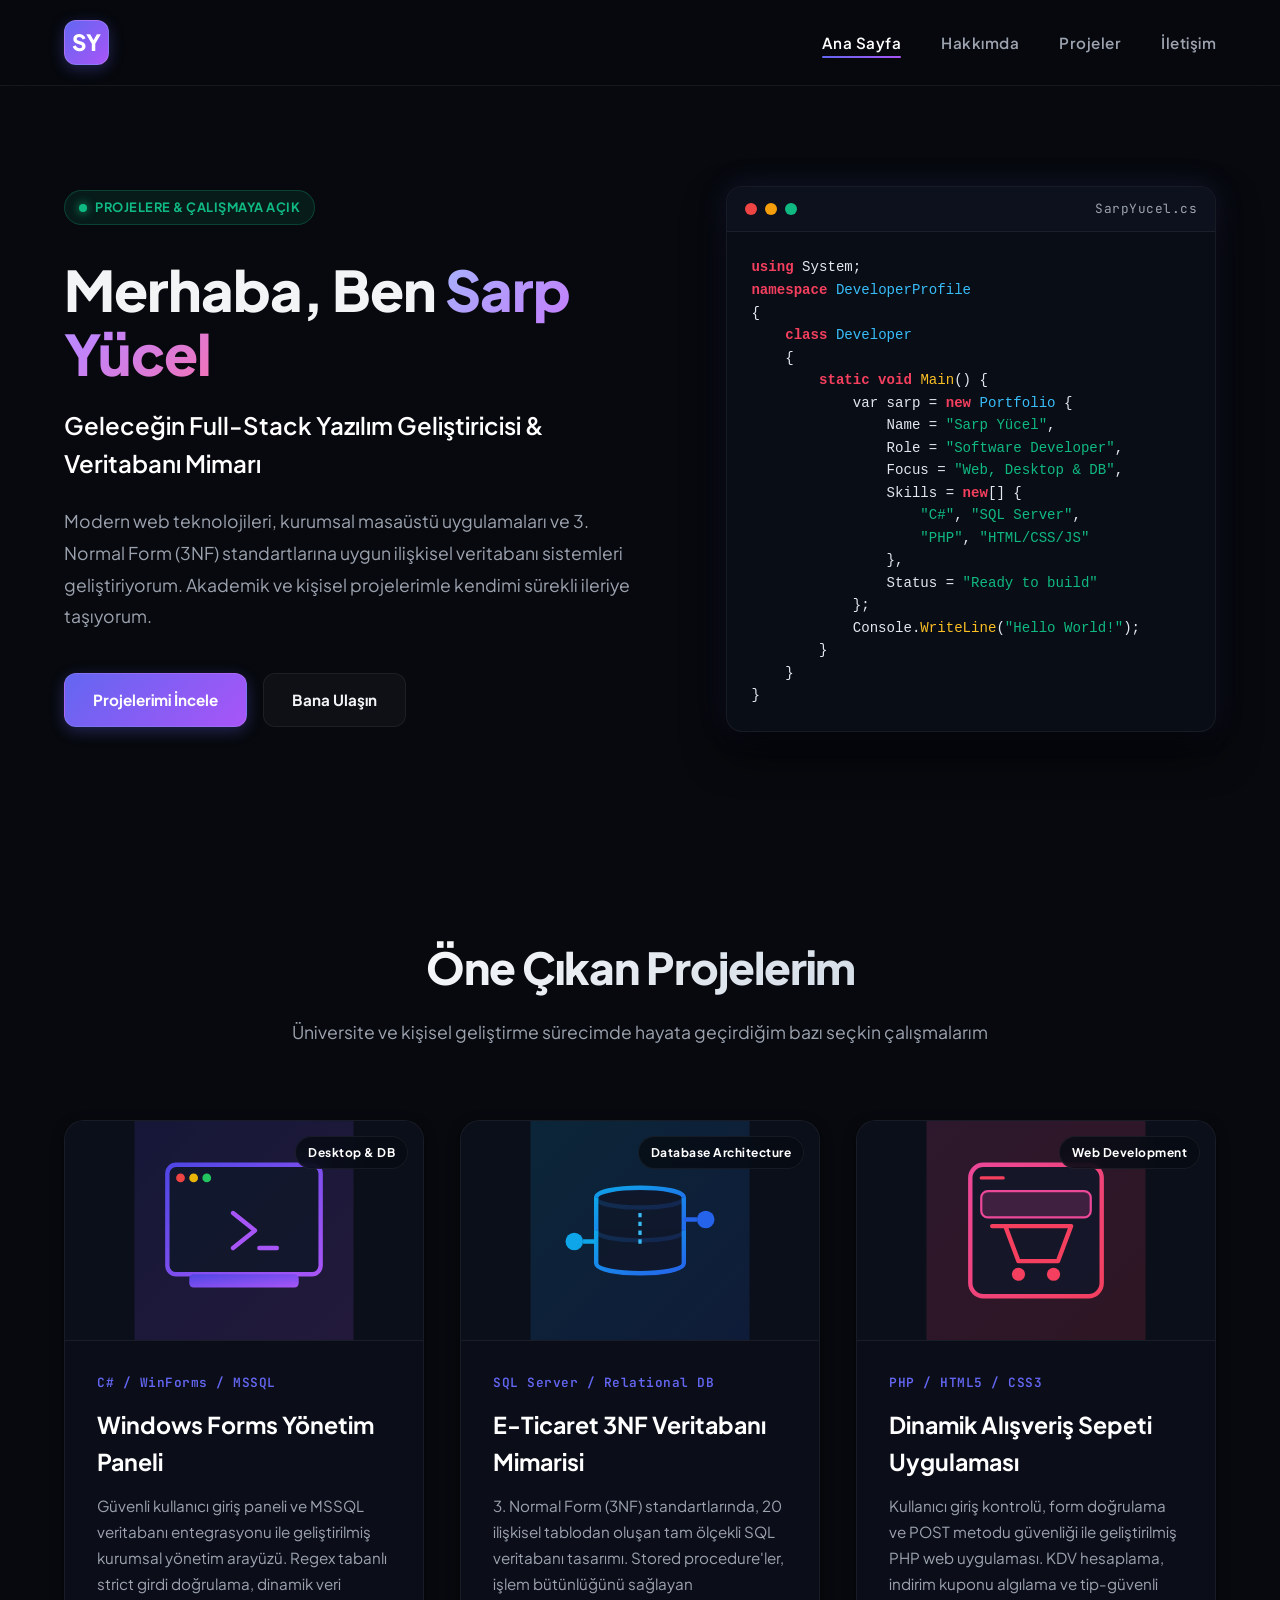
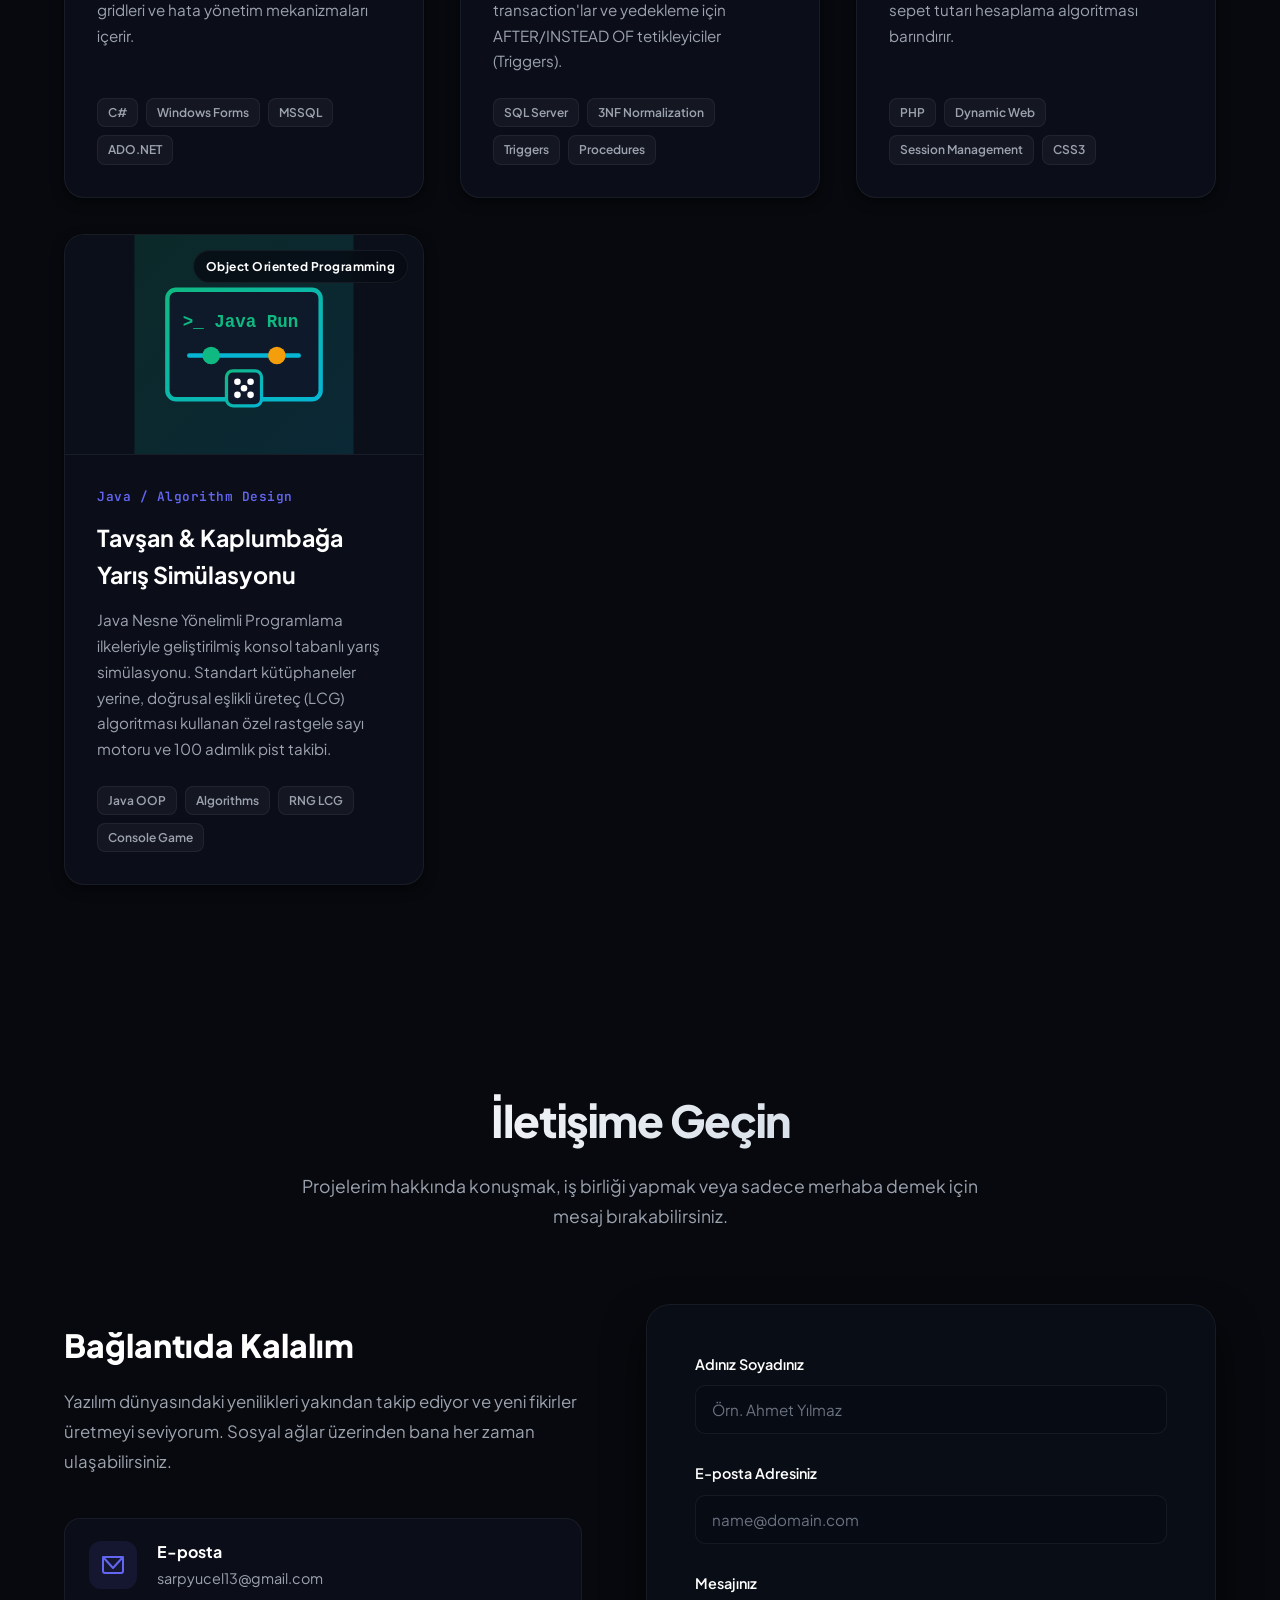
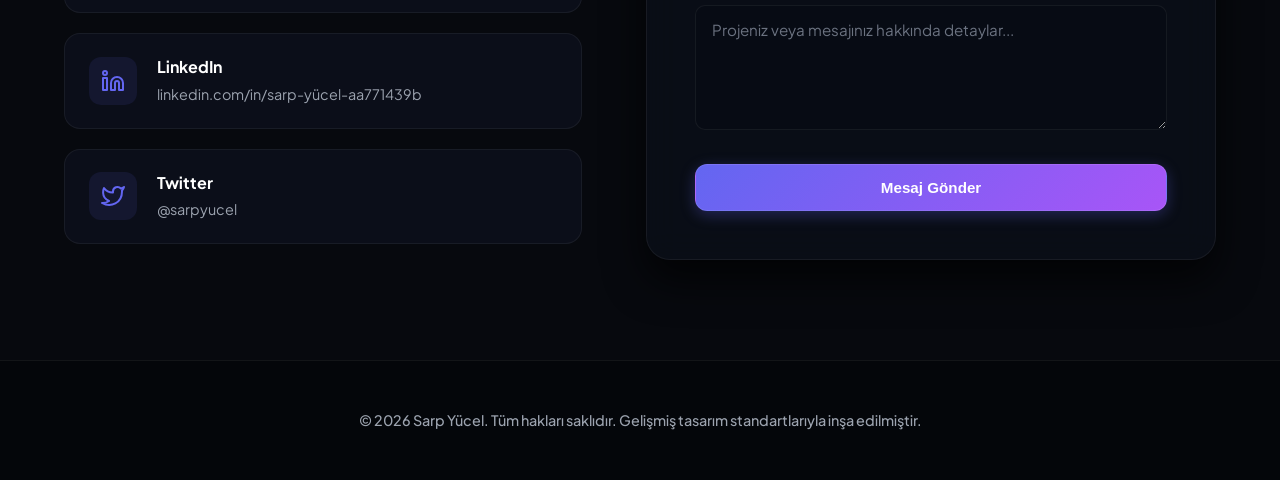
==== index.html @ 6ee91516 "ilk" ====
<!DOCTYPE html>
<html lang="tr">
<head>
    <meta charset="UTF-8">
    <meta name="viewport" content="width=device-width, initial-scale=1.0">
    <title>Sarp Yücel - Yazılım Geliştirici Portfolio</title>
    <meta name="description" content="Sarp Yücel'in kişisel yazılım portfolyosu. C#, SQL Server, PHP ve modern web teknolojileri üzerine geliştirdiğim projeler.">
    <!-- Google Fonts -->
    <link rel="preconnect" href="https://fonts.googleapis.com">
    <link rel="preconnect" href="https://fonts.gstatic.com" crossorigin>
    <link href="https://fonts.googleapis.com/css2?family=Plus+Jakarta+Sans:wght@300;400;500;600;700;800&family=JetBrains+Mono:wght@400;500;600&display=swap" rel="stylesheet">
    <link rel="stylesheet" href="style.css">
</head>
<body>

    <!-- Floating Glow Blobs -->
    <div class="glow-bg">
        <div class="blob blob-1"></div>
        <div class="blob blob-2"></div>
        <div class="blob blob-3"></div>
    </div>

    <!-- Navigation Bar -->
    <nav class="navbar">
        <div class="container">
            <a href="index.html" class="logo">
                <span>SY</span>
            </a>
            <input type="checkbox" id="menu-toggle" class="menu-toggle">
            <label for="menu-toggle" class="hamburger">
                <span></span>
                <span></span>
                <span></span>
            </label>
            <ul class="nav-menu">
                <li><a href="index.html" class="active">Ana Sayfa</a></li>
                <li><a href="hakkimizda.html">Hakkımda</a></li>
                <li><a href="#projeler">Projeler</a></li>
                <li><a href="#iletisim">İletişim</a></li>
            </ul>
        </div>
    </nav>

    <!-- Hero Section -->
    <section class="hero">
        <div class="container hero-grid">
            <div class="hero-content">
                <div class="status-badge">
                    <span class="pulse-dot"></span>
                    <span>Projelere &amp; Çalışmaya Açık</span>
                </div>
                <h1>Merhaba, Ben <span class="gradient-text">Sarp Yücel</span></h1>
                <p class="hero-subtitle">Geleceğin Full-Stack Yazılım Geliştiricisi &amp; Veritabanı Mimarı</p>
                <p class="hero-description">
                    Modern web teknolojileri, kurumsal masaüstü uygulamaları ve 3. Normal Form (3NF) standartlarına uygun ilişkisel veritabanı sistemleri geliştiriyorum. Akademik ve kişisel projelerimle kendimi sürekli ileriye taşıyorum.
                </p>
                <div class="hero-buttons">
                    <a href="#projeler" class="btn btn-primary">Projelerimi İncele</a>
                    <a href="#iletisim" class="btn btn-secondary">Bana Ulaşın</a>
                </div>
            </div>
            
            <!-- Sleek Mock IDE Terminal -->
            <div class="hero-visual">
                <div class="terminal-window">
                    <div class="terminal-header">
                        <div class="terminal-btn close"></div>
                        <div class="terminal-btn minimize"></div>
                        <div class="terminal-btn maximize"></div>
                        <span class="terminal-title">SarpYucel.cs</span>
                    </div>
                    <div class="terminal-body">
                        <pre><code><span class="t-keyword">using</span> System;
<span class="t-keyword">namespace</span> <span class="t-type">DeveloperProfile</span>
{
    <span class="t-keyword">class</span> <span class="t-type">Developer</span>
    {
        <span class="t-keyword">static void</span> <span class="t-method">Main</span>() {
            var sarp = <span class="t-keyword">new</span> <span class="t-type">Portfolio</span> {
                Name = <span class="t-string">"Sarp Yücel"</span>,
                Role = <span class="t-string">"Software Developer"</span>,
                Focus = <span class="t-string">"Web, Desktop &amp; DB"</span>,
                Skills = <span class="t-keyword">new</span>[] {
                    <span class="t-string">"C#"</span>, <span class="t-string">"SQL Server"</span>, 
                    <span class="t-string">"PHP"</span>, <span class="t-string">"HTML/CSS/JS"</span>
                },
                Status = <span class="t-string">"Ready to build"</span>
            };
            Console.<span class="t-method">WriteLine</span>(<span class="t-string">"Hello World!"</span>);
        }
    }
}</code></pre>
                    </div>
                </div>
            </div>
        </div>
    </section>

    <!-- Projects Section -->
    <section id="projeler" class="projects-section">
        <div class="container">
            <div class="section-header">
                <h2 class="section-title">Öne Çıkan Projelerim</h2>
                <p class="section-subtitle">Üniversite ve kişisel geliştirme sürecimde hayata geçirdiğim bazı seçkin çalışmalarım</p>
            </div>
            
            <div class="projects-grid">
                <!-- Project 1: Windows Forms C# & MSSQL -->
                <article class="project-card">
                    <div class="project-image">
                        <!-- Custom SVG Graphic for C# & SQL Desktop App -->
                        <svg class="project-svg" viewBox="0 0 100 100" fill="none" xmlns="http://www.w3.org/2000/svg">
                            <defs>
                                <linearGradient id="svgGrad1" x1="0%" y1="0%" x2="100%" y2="100%">
                                    <stop offset="0%" stop-color="#4f46e5" />
                                    <stop offset="100%" stop-color="#a855f7" />
                                </linearGradient>
                            </defs>
                            <rect width="100" height="100" fill="url(#svgGrad1)" opacity="0.15"/>
                            <rect x="15" y="20" width="70" height="50" rx="4" stroke="url(#svgGrad1)" stroke-width="2" fill="#0f172a" fill-opacity="0.8"/>
                            <line x1="15" y1="32" x2="85" y2="32" stroke="url(#svgGrad1)" stroke-width="2"/>
                            <circle cx="21" cy="26" r="2" fill="#ef4444"/>
                            <circle cx="27" cy="26" r="2" fill="#eab308"/>
                            <circle cx="33" cy="26" r="2" fill="#22c55e"/>
                            <path d="M45 42 L55 50 L45 58" stroke="#a855f7" stroke-width="2" stroke-linecap="round" stroke-linejoin="round"/>
                            <line x1="57" y1="58" x2="65" y2="58" stroke="#a855f7" stroke-width="2" stroke-linecap="round"/>
                            <rect x="25" y="70" width="50" height="6" rx="2" fill="url(#svgGrad1)"/>
                            <line x1="40" y1="76" x2="40" y2="82" stroke="url(#svgGrad1)" stroke-width="3"/>
                            <line x1="60" y1="76" x2="60" y2="82" stroke="url(#svgGrad1)" stroke-width="3"/>
                            <line x1="30" y1="82" x2="70" y2="82" stroke="url(#svgGrad1)" stroke-width="2"/>
                        </svg>
                        <div class="project-tag">Desktop &amp; DB</div>
                    </div>
                    <div class="project-content">
                        <span class="project-date">C# / WinForms / MSSQL</span>
                        <h3>Windows Forms Yönetim Paneli</h3>
                        <p>Güvenli kullanıcı giriş paneli ve MSSQL veritabanı entegrasyonu ile geliştirilmiş kurumsal yönetim arayüzü. Regex tabanlı strict girdi doğrulama, dinamik veri gridleri ve hata yönetim mekanizmaları içerir.</p>
                        <div class="tech-tags">
                            <span>C#</span>
                            <span>Windows Forms</span>
                            <span>MSSQL</span>
                            <span>ADO.NET</span>
                        </div>
                    </div>
                </article>

                <!-- Project 2: SQL Server Database Schema -->
                <article class="project-card">
                    <div class="project-image">
                        <!-- Custom SVG Graphic for SQL DB Schema -->
                        <svg class="project-svg" viewBox="0 0 100 100" fill="none" xmlns="http://www.w3.org/2000/svg">
                            <defs>
                                <linearGradient id="svgGrad2" x1="0%" y1="0%" x2="100%" y2="100%">
                                    <stop offset="0%" stop-color="#0ea5e9" />
                                    <stop offset="100%" stop-color="#2563eb" />
                                </linearGradient>
                            </defs>
                            <rect width="100" height="100" fill="url(#svgGrad2)" opacity="0.15"/>
                            <!-- Database cylinders -->
                            <path d="M30 35 C30 29, 70 29, 70 35 C70 41, 30 41, 30 35 Z" fill="#0f172a" stroke="url(#svgGrad2)" stroke-width="2"/>
                            <path d="M30 35 L30 50 C30 56, 70 56, 70 50 L70 35" fill="#0f172a" fill-opacity="0.8" stroke="url(#svgGrad2)" stroke-width="2"/>
                            <path d="M30 50 L30 65 C30 71, 70 71, 70 65 L70 50" fill="#0f172a" fill-opacity="0.8" stroke="url(#svgGrad2)" stroke-width="2"/>
                            <!-- Network nodes/relations -->
                            <circle cx="20" cy="55" r="4" fill="#0ea5e9"/>
                            <circle cx="80" cy="45" r="4" fill="#2563eb"/>
                            <path d="M24 55 H30" stroke="#0ea5e9" stroke-width="2"/>
                            <path d="M70 45 H76" stroke="#2563eb" stroke-width="2"/>
                            <!-- Relations lines -->
                            <line x1="50" y1="42" x2="50" y2="58" stroke="#38bdf8" stroke-dasharray="2 2" stroke-width="1.5"/>
                        </svg>
                        <div class="project-tag">Database Architecture</div>
                    </div>
                    <div class="project-content">
                        <span class="project-date">SQL Server / Relational DB</span>
                        <h3>E-Ticaret 3NF Veritabanı Mimarisi</h3>
                        <p>3. Normal Form (3NF) standartlarında, 20 ilişkisel tablodan oluşan tam ölçekli SQL veritabanı tasarımı. Stored procedure'ler, işlem bütünlüğünü sağlayan transaction'lar ve yedekleme için AFTER/INSTEAD OF tetikleyiciler (Triggers).</p>
                        <div class="tech-tags">
                            <span>SQL Server</span>
                            <span>3NF Normalization</span>
                            <span>Triggers</span>
                            <span>Procedures</span>
                        </div>
                    </div>
                </article>

                <!-- Project 3: PHP Shopping Cart -->
                <article class="project-card">
                    <div class="project-image">
                        <!-- Custom SVG Graphic for PHP Web App -->
                        <svg class="project-svg" viewBox="0 0 100 100" fill="none" xmlns="http://www.w3.org/2000/svg">
                            <defs>
                                <linearGradient id="svgGrad3" x1="0%" y1="0%" x2="100%" y2="100%">
                                    <stop offset="0%" stop-color="#ec4899" />
                                    <stop offset="100%" stop-color="#f43f5e" />
                                </linearGradient>
                            </defs>
                            <rect width="100" height="100" fill="url(#svgGrad3)" opacity="0.15"/>
                            <!-- Web layout -->
                            <rect x="20" y="20" width="60" height="60" rx="6" stroke="url(#svgGrad3)" stroke-width="2" fill="#0f172a" fill-opacity="0.8"/>
                            <rect x="25" y="32" width="50" height="12" rx="3" fill="#ec4899" fill-opacity="0.2" stroke="#ec4899" stroke-width="1"/>
                            <!-- Shopping cart icon inside -->
                            <circle cx="42" cy="70" r="3" fill="#f43f5e"/>
                            <circle cx="58" cy="70" r="3" fill="#f43f5e"/>
                            <path d="M30 48 H36 L42 64 H60 L66 48 H36" stroke="#f43f5e" stroke-width="2" stroke-linecap="round" stroke-linejoin="round"/>
                            <line x1="25" y1="26" x2="35" y2="26" stroke="#f43f5e" stroke-width="1.5" stroke-linecap="round"/>
                        </svg>
                        <div class="project-tag">Web Development</div>
                    </div>
                    <div class="project-content">
                        <span class="project-date">PHP / HTML5 / CSS3</span>
                        <h3>Dinamik Alışveriş Sepeti Uygulaması</h3>
                        <p>Kullanıcı giriş kontrolü, form doğrulama ve POST metodu güvenliği ile geliştirilmiş PHP web uygulaması. KDV hesaplama, indirim kuponu algılama ve tip-güvenli sepet tutarı hesaplama algoritması barındırır.</p>
                        <div class="tech-tags">
                            <span>PHP</span>
                            <span>Dynamic Web</span>
                            <span>Session Management</span>
                            <span>CSS3</span>
                        </div>
                    </div>
                </article>

                <!-- Project 4: Java Simulation -->
                <article class="project-card">
                    <div class="project-image">
                        <!-- Custom SVG Graphic for Java Race Sim -->
                        <svg class="project-svg" viewBox="0 0 100 100" fill="none" xmlns="http://www.w3.org/2000/svg">
                            <defs>
                                <linearGradient id="svgGrad4" x1="0%" y1="0%" x2="100%" y2="100%">
                                    <stop offset="0%" stop-color="#10b981" />
                                    <stop offset="100%" stop-color="#06b6d4" />
                                </linearGradient>
                            </defs>
                            <rect width="100" height="100" fill="url(#svgGrad4)" opacity="0.15"/>
                            <!-- Console Window -->
                            <rect x="15" y="25" width="70" height="50" rx="4" stroke="url(#svgGrad4)" stroke-width="2" fill="#0f172a" fill-opacity="0.8"/>
                            <text x="22" y="42" fill="#10b981" font-family="monospace" font-size="8" font-weight="bold">&gt;_ Java Run</text>
                            <!-- Track nodes -->
                            <line x1="25" y1="55" x2="75" y2="55" stroke="#06b6d4" stroke-width="2" stroke-linecap="round"/>
                            <circle cx="35" cy="55" r="4" fill="#10b981"/>
                            <circle cx="65" cy="55" r="4" fill="#f59e0b"/>
                            <!-- Dice icon -->
                            <rect x="42" y="62" width="16" height="16" rx="3" stroke="url(#svgGrad4)" stroke-width="1.5" fill="#0f172a"/>
                            <circle cx="47" cy="67" r="1.5" fill="white"/>
                            <circle cx="53" cy="67" r="1.5" fill="white"/>
                            <circle cx="50" cy="70" r="1.5" fill="white"/>
                            <circle cx="47" cy="73" r="1.5" fill="white"/>
                            <circle cx="53" cy="73" r="1.5" fill="white"/>
                        </svg>
                        <div class="project-tag">Object Oriented Programming</div>
                    </div>
                    <div class="project-content">
                        <span class="project-date">Java / Algorithm Design</span>
                        <h3>Tavşan &amp; Kaplumbağa Yarış Simülasyonu</h3>
                        <p>Java Nesne Yönelimli Programlama ilkeleriyle geliştirilmiş konsol tabanlı yarış simülasyonu. Standart kütüphaneler yerine, doğrusal eşlikli üreteç (LCG) algoritması kullanan özel rastgele sayı motoru ve 100 adımlık pist takibi.</p>
                        <div class="tech-tags">
                            <span>Java OOP</span>
                            <span>Algorithms</span>
                            <span>RNG LCG</span>
                            <span>Console Game</span>
                        </div>
                    </div>
                </article>
            </div>
        </div>
    </section>

    <!-- Contact Section -->
    <section id="iletisim" class="contact-section">
        <div class="container">
            <div class="section-header">
                <h2 class="section-title">İletişime Geçin</h2>
                <p class="section-subtitle">Projelerim hakkında konuşmak, iş birliği yapmak veya sadece merhaba demek için mesaj bırakabilirsiniz.</p>
            </div>
            
            <div class="contact-content">
                <div class="contact-info">
                    <h3>Bağlantıda Kalalım</h3>
                    <p>Yazılım dünyasındaki yenilikleri yakından takip ediyor ve yeni fikirler üretmeyi seviyorum. Sosyal ağlar üzerinden bana her zaman ulaşabilirsiniz.</p>
                    
                    <div class="contact-details">
                        <a href="mailto:sarpyucel13@gmail.com" class="contact-item">
                            <span class="contact-icon">
                                <svg width="24" height="24" viewBox="0 0 24 24" fill="none" stroke="currentColor" stroke-width="2" stroke-linecap="round" stroke-linejoin="round"><rect x="2" y="4" width="20" height="16" rx="2"></rect><path d="M22 4l-10 11L2 4"></path></svg>
                            </span>
                            <div>
                                <strong>E-posta</strong>
                                <p>sarpyucel13@gmail.com</p>
                            </div>
                        </a>
                        
                        <a href="https://linkedin.com/in/sarp-yücel-aa771439b" target="_blank" class="contact-item">
                            <span class="contact-icon">
                                <svg width="24" height="24" viewBox="0 0 24 24" fill="none" stroke="currentColor" stroke-width="2" stroke-linecap="round" stroke-linejoin="round"><path d="M16 8a6 6 0 0 1 6 6v7h-4v-7a2 2 0 0 0-2-2 2 2 0 0 0-2 2v7h-4v-7a6 6 0 0 1 6-6z"></path><rect x="2" y="9" width="4" height="12"></rect><circle cx="4" cy="4" r="2"></circle></svg>
                            </span>
                            <div>
                                <strong>LinkedIn</strong>
                                <p>linkedin.com/in/sarp-yücel-aa771439b</p>
                            </div>
                        </a>
                        
                        <a href="https://twitter.com/sarpyucel" target="_blank" class="contact-item">
                            <span class="contact-icon">
                                <svg width="24" height="24" viewBox="0 0 24 24" fill="none" stroke="currentColor" stroke-width="2" stroke-linecap="round" stroke-linejoin="round"><path d="M23 3a10.9 10.9 0 0 1-3.14 1.53 4.48 4.48 0 0 0-7.86 3v1A10.66 10.66 0 0 1 3 4s-4 9 5 13a11.64 11.64 0 0 1-7 2c9 5 20 0 20-11.5a4.5 4.5 0 0 0-.08-.83A7.72 7.72 0 0 0 23 3z"></path></svg>
                            </span>
                            <div>
                                <strong>Twitter</strong>
                                <p>@sarpyucel</p>
                            </div>
                        </a>
                    </div>
                </div>
                
                <div class="contact-form-wrapper">
                    <form class="glass-form" action="#" onsubmit="event.preventDefault(); alert('Mesajınız başarıyla iletildi (Demo)!');">
                        <div class="form-group">
                            <label for="name">Adınız Soyadınız</label>
                            <input type="text" id="name" name="name" required placeholder="Örn. Ahmet Yılmaz">
                        </div>
                        <div class="form-group">
                            <label for="email">E-posta Adresiniz</label>
                            <input type="email" id="email" name="email" required placeholder="name@domain.com">
                        </div>
                        <div class="form-group">
                            <label for="message">Mesajınız</label>
                            <textarea id="message" name="message" rows="5" required placeholder="Projeniz veya mesajınız hakkında detaylar..."></textarea>
                        </div>
                        <button type="submit" class="btn btn-primary btn-block">Mesaj Gönder</button>
                    </form>
                </div>
            </div>
        </div>
    </section>

    <!-- Footer -->
    <footer class="footer">
        <div class="container">
            <p>&copy; 2026 Sarp Yücel. Tüm hakları saklıdır. Gelişmiş tasarım standartlarıyla inşa edilmiştir.</p>
        </div>
    </footer>

</body>
</html>
---- style.css ----
/* -------------------------------------------------------------
   SARP YÜCEL - PROFESSIONAL DEVELOPER PORTFOLIO REDESIGN SYSTEM
   Theme: Obsidian Cyber-Glass (Premium Dark-Mode)
   ------------------------------------------------------------- */

/* Google Fonts Import */
@import url('https://fonts.googleapis.com/css2?family=Plus+Jakarta+Sans:wght@300;400;500;600;700;800&family=JetBrains+Mono:wght@400;500;600&display=swap');

/* --- Reset & Global Variables --- */
* {
    margin: 0;
    padding: 0;
    box-sizing: border-box;
}

:root {
    --bg-dark: #07090e;
    --bg-card: rgba(13, 18, 30, 0.7);
    --bg-card-hover: rgba(20, 27, 45, 0.85);
    
    /* Premium Tailored HSL Colors */
    --primary-color: #6366f1;     /* Indigo */
    --secondary-color: #a855f7;   /* Purple */
    --accent-blue: #0ea5e9;       /* Cyan/Blue */
    --accent-emerald: #10b981;    /* Emerald Green */
    
    /* Text Colors */
    --text-primary: #f3f4f6;      /* Off-white */
    --text-secondary: #9ca3af;    /* Slate Gray */
    --text-muted: #6b7280;         /* Dark Muted Gray */
    
    /* Borders & Shadow Glows */
    --border-glass: rgba(255, 255, 255, 0.06);
    --border-glass-hover: rgba(99, 102, 241, 0.35);
    --shadow-sm: 0 4px 12px rgba(0, 0, 0, 0.5);
    --shadow-lg: 0 20px 40px rgba(0, 0, 0, 0.7);
    --shadow-glow: 0 0 30px rgba(99, 102, 241, 0.15);
    --shadow-glow-hover: 0 0 40px rgba(168, 85, 247, 0.3);
    
    /* Font Families */
    --font-sans: 'Plus Jakarta Sans', -apple-system, BlinkMacSystemFont, "Segoe UI", Roboto, sans-serif;
    --font-mono: 'JetBrains Mono', monospace;
    
    /* Animation Speeds */
    --transition-smooth: all 0.4s cubic-bezier(0.16, 1, 0.3, 1);
}

html {
    scroll-behavior: smooth;
    background-color: var(--bg-dark);
}

body {
    font-family: var(--font-sans);
    color: var(--text-primary);
    background-color: var(--bg-dark);
    line-height: 1.6;
    overflow-x: hidden;
    position: relative;
}

.container {
    max-width: 1200px;
    margin: 0 auto;
    padding: 0 24px;
}

/* --- Floating Neon Blur Backdrops --- */
.glow-bg {
    position: fixed;
    top: 0;
    left: 0;
    width: 100vw;
    height: 100vh;
    z-index: -1;
    overflow: hidden;
    pointer-events: none;
}

.blob {
    position: absolute;
    border-radius: 50%;
    filter: blur(130px);
    opacity: 0.18;
    mix-blend-mode: screen;
    animation: floatBlob 20s infinite alternate ease-in-out;
}

.blob-1 {
    top: -10%;
    left: 10%;
    width: 450px;
    height: 450px;
    background: radial-gradient(circle, var(--primary-color) 0%, transparent 80%);
    animation-duration: 25s;
}

.blob-2 {
    bottom: 5%;
    right: 5%;
    width: 500px;
    height: 500px;
    background: radial-gradient(circle, var(--secondary-color) 0%, transparent 80%);
    animation-duration: 30s;
}

.blob-3 {
    top: 40%;
    left: 50%;
    transform: translate(-50%, -50%);
    width: 400px;
    height: 400px;
    background: radial-gradient(circle, var(--accent-blue) 0%, transparent 80%);
    animation-duration: 22s;
}

@keyframes floatBlob {
    0% {
        transform: translate(0, 0) scale(1);
    }
    100% {
        transform: translate(60px, 40px) scale(1.15);
    }
}

/* --- Navigation Bar --- */
.navbar {
    background: rgba(7, 9, 14, 0.75);
    backdrop-filter: blur(20px);
    -webkit-backdrop-filter: blur(20px);
    border-bottom: 1px solid var(--border-glass);
    position: sticky;
    top: 0;
    z-index: 1000;
    padding: 1.25rem 0;
    transition: var(--transition-smooth);
}

.navbar .container {
    display: flex;
    justify-content: space-between;
    align-items: center;
}

.logo {
    font-family: var(--font-sans);
    font-size: 1.4rem;
    font-weight: 800;
    text-decoration: none;
    display: flex;
    align-items: center;
    justify-content: center;
    width: 45px;
    height: 45px;
    background: linear-gradient(135deg, var(--primary-color), var(--secondary-color));
    border-radius: 12px;
    color: #ffffff;
    box-shadow: 0 4px 15px rgba(99, 102, 241, 0.3);
    transition: var(--transition-smooth);
    border: 1px solid rgba(255, 255, 255, 0.15);
}

.logo:hover {
    transform: translateY(-2px) scale(1.05) rotate(4deg);
    box-shadow: 0 6px 20px rgba(168, 85, 247, 0.5);
}

.nav-menu {
    display: flex;
    list-style: none;
    gap: 2.5rem;
    align-items: center;
}

.nav-menu a {
    text-decoration: none;
    color: var(--text-secondary);
    font-weight: 600;
    font-size: 0.95rem;
    letter-spacing: 0.5px;
    transition: var(--transition-smooth);
    padding: 6px 0;
    position: relative;
}

.nav-menu a:hover,
.nav-menu a.active {
    color: #ffffff;
}

.nav-menu a::after {
    content: '';
    position: absolute;
    bottom: 0;
    left: 0;
    width: 0%;
    height: 2px;
    background: linear-gradient(90deg, var(--primary-color), var(--secondary-color));
    transition: var(--transition-smooth);
    border-radius: 1px;
}

.nav-menu a:hover::after,
.nav-menu a.active::after {
    width: 100%;
}

.menu-toggle {
    display: none;
}

.hamburger {
    display: none;
    flex-direction: column;
    cursor: pointer;
    gap: 6px;
    z-index: 1001;
}

.hamburger span {
    width: 28px;
    height: 2.5px;
    background-color: var(--text-primary);
    transition: var(--transition-smooth);
    border-radius: 2px;
    display: block;
}

/* --- Hero Section --- */
.hero {
    padding: 100px 0;
    position: relative;
}

.hero-grid {
    display: grid;
    grid-template-columns: 1.1fr 0.9fr;
    gap: 4rem;
    align-items: center;
}

.status-badge {
    display: inline-flex;
    align-items: center;
    gap: 8px;
    background: rgba(16, 185, 129, 0.1);
    border: 1px solid rgba(16, 185, 129, 0.25);
    color: var(--accent-emerald);
    padding: 6px 14px;
    border-radius: 50px;
    font-size: 0.8rem;
    font-weight: 700;
    letter-spacing: 0.5px;
    margin-bottom: 2rem;
    text-transform: uppercase;
    animation: fadeInUp 0.6s ease;
}

.pulse-dot {
    width: 8px;
    height: 8px;
    background-color: var(--accent-emerald);
    border-radius: 50%;
    display: inline-block;
    box-shadow: 0 0 10px var(--accent-emerald);
    animation: pulse 1.8s infinite;
}

@keyframes pulse {
    0% {
        transform: scale(0.95);
        box-shadow: 0 0 0 0 rgba(16, 185, 129, 0.7);
    }
    70% {
        transform: scale(1);
        box-shadow: 0 0 0 8px rgba(16, 185, 129, 0);
    }
    100% {
        transform: scale(0.95);
        box-shadow: 0 0 0 0 rgba(16, 185, 129, 0);
    }
}

.hero-content h1 {
    font-size: 3.5rem;
    line-height: 1.15;
    font-weight: 800;
    margin-bottom: 1.25rem;
    letter-spacing: -1px;
    animation: fadeInUp 0.8s ease;
}

.gradient-text {
    background: linear-gradient(135deg, #a5b4fc 0%, #c084fc 50%, #f472b6 100%);
    -webkit-background-clip: text;
    -webkit-text-fill-color: transparent;
    background-clip: text;
}

.hero-subtitle {
    font-size: 1.5rem;
    font-weight: 600;
    color: #ffffff;
    margin-bottom: 1.5rem;
    animation: fadeInUp 1s ease;
}

.hero-description {
    font-size: 1.1rem;
    color: var(--text-secondary);
    margin-bottom: 2.5rem;
    line-height: 1.8;
    max-width: 580px;
    animation: fadeInUp 1.1s ease;
}

.hero-buttons {
    display: flex;
    gap: 1rem;
    animation: fadeInUp 1.2s ease;
}

/* Styled Interactive Buttons */
.btn {
    display: inline-flex;
    align-items: center;
    justify-content: center;
    padding: 14px 28px;
    font-size: 0.95rem;
    font-weight: 700;
    text-decoration: none;
    border-radius: 12px;
    transition: var(--transition-smooth);
    cursor: pointer;
}

.btn-primary {
    background: linear-gradient(135deg, var(--primary-color), var(--secondary-color));
    color: #ffffff;
    box-shadow: 0 4px 15px rgba(99, 102, 241, 0.3);
    border: 1px solid rgba(255, 255, 255, 0.1);
}

.btn-primary:hover {
    transform: translateY(-3px);
    box-shadow: 0 8px 25px rgba(168, 85, 247, 0.5);
}

.btn-secondary {
    background: rgba(255, 255, 255, 0.03);
    color: var(--text-primary);
    border: 1px solid var(--border-glass);
}

.btn-secondary:hover {
    background: rgba(255, 255, 255, 0.08);
    transform: translateY(-3px);
    border-color: rgba(255, 255, 255, 0.2);
}

.btn-block {
    width: 100%;
}

/* --- Terminal Visual / Visual IDE Mock --- */
.hero-visual {
    animation: fadeInUp 1.3s ease;
}

.terminal-window {
    background: #090d16;
    border: 1px solid var(--border-glass);
    border-radius: 16px;
    box-shadow: var(--shadow-lg), var(--shadow-glow);
    overflow: hidden;
    transition: var(--transition-smooth);
}

.terminal-window:hover {
    transform: translateY(-5px) scale(1.02);
    box-shadow: var(--shadow-lg), var(--shadow-glow-hover);
    border-color: rgba(168, 85, 247, 0.25);
}

.terminal-header {
    background: rgba(13, 18, 30, 0.9);
    padding: 12px 18px;
    border-bottom: 1px solid var(--border-glass);
    display: flex;
    align-items: center;
    gap: 8px;
}

.terminal-btn {
    width: 12px;
    height: 12px;
    border-radius: 50%;
    display: inline-block;
}

.terminal-btn.close { background-color: #ef4444; }
.terminal-btn.minimize { background-color: #f59e0b; }
.terminal-btn.maximize { background-color: #10b981; }

.terminal-title {
    color: var(--text-secondary);
    font-family: var(--font-mono);
    font-size: 0.8rem;
    margin-left: auto;
    letter-spacing: 0.5px;
}

.terminal-body {
    padding: 24px;
    font-family: var(--font-mono);
    font-size: 0.88rem;
    line-height: 1.6;
    overflow-x: auto;
    color: #e2e8f0;
}

/* Terminal Highlighting */
.t-keyword { color: #f43f5e; font-weight: 600; }
.t-type { color: #38bdf8; }
.t-string { color: #10b981; }
.t-method { color: #fbbf24; }

/* --- Section Formatting --- */
.projects-section,
.contact-section,
.about-section {
    padding: 100px 0;
    position: relative;
}

.section-header {
    text-align: center;
    max-width: 700px;
    margin: 0 auto 4.5rem;
}

.section-title {
    font-size: 2.75rem;
    font-weight: 800;
    letter-spacing: -1px;
    margin-bottom: 1rem;
    background: linear-gradient(135deg, #ffffff 0%, #cbd5e1 100%);
    -webkit-background-clip: text;
    -webkit-text-fill-color: transparent;
}

.section-subtitle {
    font-size: 1.1rem;
    color: var(--text-secondary);
    line-height: 1.7;
}

/* --- Projects Grid and Cards --- */
.projects-grid {
    display: grid;
    grid-template-columns: repeat(auto-fit, minmax(340px, 1fr));
    gap: 2.25rem;
}

.project-card {
    background: var(--bg-card);
    border: 1px solid var(--border-glass);
    border-radius: 20px;
    overflow: hidden;
    box-shadow: var(--shadow-sm);
    transition: var(--transition-smooth);
    display: flex;
    flex-direction: column;
}

.project-card:hover {
    transform: translateY(-8px);
    background: var(--bg-card-hover);
    border-color: var(--border-glass-hover);
    box-shadow: var(--shadow-lg), 0 10px 25px rgba(99, 102, 241, 0.15);
}

.project-image {
    position: relative;
    width: 100%;
    height: 220px;
    background: #0b0f19;
    display: flex;
    align-items: center;
    justify-content: center;
    overflow: hidden;
    border-bottom: 1px solid var(--border-glass);
}

.project-svg {
    width: 100%;
    height: 100%;
    transition: var(--transition-smooth);
}

.project-card:hover .project-svg {
    transform: scale(1.08);
}

.project-tag {
    position: absolute;
    top: 15px;
    right: 15px;
    background: rgba(8, 12, 20, 0.85);
    border: 1px solid var(--border-glass);
    color: #ffffff;
    font-size: 0.75rem;
    font-weight: 700;
    padding: 6px 12px;
    border-radius: 30px;
    backdrop-filter: blur(8px);
    letter-spacing: 0.5px;
}

.project-content {
    padding: 2rem;
    display: flex;
    flex-direction: column;
    flex-grow: 1;
}

.project-date {
    font-family: var(--font-mono);
    color: var(--primary-color);
    font-size: 0.8rem;
    font-weight: 600;
    margin-bottom: 0.75rem;
    letter-spacing: 0.5px;
}

.project-content h3 {
    font-size: 1.45rem;
    font-weight: 700;
    margin-bottom: 0.85rem;
    color: #ffffff;
    transition: var(--transition-smooth);
}

.project-card:hover .project-content h3 {
    color: #a5b4fc;
}

.project-content p {
    color: var(--text-secondary);
    font-size: 0.95rem;
    line-height: 1.7;
    margin-bottom: 1.5rem;
    flex-grow: 1;
}

.tech-tags {
    display: flex;
    flex-wrap: wrap;
    gap: 0.5rem;
}

.tech-tags span {
    background: rgba(255, 255, 255, 0.04);
    border: 1px solid var(--border-glass);
    color: var(--text-secondary);
    padding: 4px 10px;
    border-radius: 8px;
    font-size: 0.75rem;
    font-weight: 600;
    transition: var(--transition-smooth);
}

.project-card:hover .tech-tags span {
    border-color: rgba(99, 102, 241, 0.2);
    color: #ffffff;
    background: rgba(99, 102, 241, 0.05);
}

/* --- Contact Section & Glass Form --- */
.contact-content {
    display: grid;
    grid-template-columns: 1fr 1.1fr;
    gap: 4rem;
    align-items: center;
}

.contact-info h3 {
    font-size: 2rem;
    font-weight: 800;
    margin-bottom: 1rem;
    color: #ffffff;
}

.contact-info p {
    color: var(--text-secondary);
    font-size: 1.05rem;
    line-height: 1.8;
    margin-bottom: 2.5rem;
}

.contact-details {
    display: flex;
    flex-direction: column;
    gap: 1.25rem;
}

/* Interactive link cards for contact details */
.contact-item {
    display: flex;
    align-items: center;
    gap: 1.25rem;
    background: var(--bg-card);
    border: 1px solid var(--border-glass);
    padding: 1.25rem 1.5rem;
    border-radius: 16px;
    text-decoration: none;
    color: var(--text-primary);
    transition: var(--transition-smooth);
}

.contact-item:hover {
    background: var(--bg-card-hover);
    border-color: var(--border-glass-hover);
    transform: translateX(5px);
    box-shadow: var(--shadow-sm), 0 0 20px rgba(99, 102, 241, 0.1);
}

.contact-icon {
    width: 48px;
    height: 48px;
    background: rgba(99, 102, 241, 0.1);
    color: var(--primary-color);
    border-radius: 12px;
    display: flex;
    align-items: center;
    justify-content: center;
    transition: var(--transition-smooth);
}

.contact-item:hover .contact-icon {
    background: var(--primary-color);
    color: #ffffff;
    transform: scale(1.05);
}

.contact-item strong {
    display: block;
    font-size: 1rem;
    color: #ffffff;
    margin-bottom: 2px;
}

.contact-item p {
    color: var(--text-secondary);
    font-size: 0.9rem;
    margin: 0;
}

/* Glass Contact Form */
.contact-form-wrapper {
    position: relative;
}

.glass-form {
    background: rgba(13, 18, 30, 0.5);
    border: 1px solid var(--border-glass);
    backdrop-filter: blur(16px);
    -webkit-backdrop-filter: blur(16px);
    padding: 3rem;
    border-radius: 24px;
    box-shadow: var(--shadow-lg);
}

.form-group {
    margin-bottom: 1.75rem;
}

.form-group label {
    display: block;
    margin-bottom: 0.6rem;
    color: #ffffff;
    font-weight: 600;
    font-size: 0.9rem;
}

.form-group input,
.form-group textarea {
    width: 100%;
    padding: 14px 16px;
    background: rgba(8, 12, 20, 0.7);
    border: 1.5px solid var(--border-glass);
    border-radius: 10px;
    color: #ffffff;
    font-family: inherit;
    font-size: 0.95rem;
    transition: var(--transition-smooth);
}

.form-group input::placeholder,
.form-group textarea::placeholder {
    color: var(--text-muted);
}

.form-group input:focus,
.form-group textarea:focus {
    outline: none;
    border-color: var(--primary-color);
    background: rgba(8, 12, 20, 0.9);
    box-shadow: 0 0 15px rgba(99, 102, 241, 0.15);
}

/* --- About Page (Hakkımda Layouts) --- */
.about-grid {
    display: grid;
    grid-template-columns: 0.75fr 1.25fr;
    gap: 4rem;
    align-items: start;
}

/* Left Profile Card */
.profile-card {
    background: var(--bg-card);
    border: 1px solid var(--border-glass);
    border-radius: 24px;
    padding: 3rem 2rem;
    text-align: center;
    box-shadow: var(--shadow-lg);
    position: sticky;
    top: 120px;
}

.profile-avatar-wrapper {
    position: relative;
    width: 150px;
    height: 150px;
    margin: 0 auto 2rem;
}

.profile-avatar-glow {
    position: absolute;
    inset: -5px;
    background: linear-gradient(135deg, var(--primary-color), var(--secondary-color));
    border-radius: 50%;
    filter: blur(10px);
    opacity: 0.6;
    animation: rotateGlow 8s infinite linear;
}

.profile-avatar {
    position: relative;
    width: 150px;
    height: 150px;
    border-radius: 50%;
    background: #0f172a;
    border: 4px solid var(--bg-dark);
    display: flex;
    align-items: center;
    justify-content: center;
    font-size: 3.5rem;
    font-weight: 800;
    color: #ffffff;
    box-shadow: var(--shadow-sm);
}

@keyframes rotateGlow {
    0% { transform: rotate(0deg); }
    100% { transform: rotate(360deg); }
}

.profile-card h2 {
    font-size: 1.75rem;
    font-weight: 800;
    color: #ffffff;
    margin-bottom: 0.5rem;
}

.profile-tagline {
    font-weight: 600;
    color: var(--primary-color);
    font-size: 0.95rem;
    margin-bottom: 0.5rem;
}

.profile-location {
    font-size: 0.85rem;
    color: var(--text-secondary);
    font-weight: 500;
}

.profile-divider {
    border: 0;
    height: 1px;
    background: var(--border-glass);
    margin: 2rem 0;
}

.profile-quick-links {
    display: flex;
    flex-direction: column;
    gap: 0.85rem;
}

.quick-link-btn {
    display: inline-block;
    padding: 10px 18px;
    background: rgba(255, 255, 255, 0.03);
    border: 1px solid var(--border-glass);
    color: var(--text-primary);
    text-decoration: none;
    border-radius: 10px;
    font-size: 0.85rem;
    font-weight: 700;
    transition: var(--transition-smooth);
}

.quick-link-btn:hover {
    background: rgba(99, 102, 241, 0.1);
    border-color: var(--border-glass-hover);
    color: #ffffff;
    transform: translateY(-2px);
}

/* Right Main Content */
.about-card.glass {
    background: var(--bg-card);
    border: 1px solid var(--border-glass);
    padding: 3.5rem;
    border-radius: 24px;
    box-shadow: var(--shadow-lg);
    margin-bottom: 3rem;
}

.about-card h1 {
    font-size: 2.75rem;
    font-weight: 800;
    margin-bottom: 1rem;
    color: #ffffff;
}

.about-card .lead {
    font-size: 1.2rem;
    color: #cbd5e1;
    margin-bottom: 3rem;
}

/* Bio Blocks with Icons */
.bio-block {
    display: flex;
    gap: 1.5rem;
    margin-bottom: 2.25rem;
}

.bio-block:last-child {
    margin-bottom: 0;
}

.bio-icon {
    width: 48px;
    height: 48px;
    background: rgba(168, 85, 247, 0.1);
    color: var(--secondary-color);
    border-radius: 12px;
    display: flex;
    align-items: center;
    justify-content: center;
    flex-shrink: 0;
}

.bio-text h3 {
    font-size: 1.25rem;
    font-weight: 700;
    color: #ffffff;
    margin-bottom: 0.5rem;
}

.bio-text p {
    color: var(--text-secondary);
    line-height: 1.75;
    font-size: 0.98rem;
}

/* Skills Competency Matrix */
.skills-section-wrapper h2 {
    font-size: 2rem;
    font-weight: 800;
    color: #ffffff;
    margin-bottom: 2rem;
}

.skills-grid {
    display: grid;
    grid-template-columns: 1fr;
    gap: 1.5rem;
}

.skills-category-card.glass {
    background: var(--bg-card);
    border: 1px solid var(--border-glass);
    padding: 2rem;
    border-radius: 16px;
    transition: var(--transition-smooth);
}

.skills-category-card:hover {
    border-color: rgba(168, 85, 247, 0.25);
    background: var(--bg-card-hover);
    transform: translateY(-3px);
}

.skills-category-card h4 {
    font-size: 1.1rem;
    font-weight: 700;
    color: #ffffff;
    margin-bottom: 1.25rem;
    letter-spacing: 0.5px;
}

.skill-pills {
    display: flex;
    flex-wrap: wrap;
    gap: 0.65rem;
}

.skill-badge {
    padding: 8px 16px;
    background: rgba(255, 255, 255, 0.03);
    border: 1px solid var(--border-glass);
    color: var(--text-secondary);
    border-radius: 30px;
    font-size: 0.85rem;
    font-weight: 600;
    transition: var(--transition-smooth);
}

.skills-category-card:hover .skill-badge {
    color: var(--text-primary);
    border-color: rgba(255, 255, 255, 0.1);
}

.skill-badge:hover {
    background: linear-gradient(135deg, var(--primary-color), var(--secondary-color));
    color: #ffffff !important;
    border-color: rgba(255, 255, 255, 0.15);
    transform: translateY(-2px);
    box-shadow: 0 4px 10px rgba(99, 102, 241, 0.2);
}

/* --- Footer --- */
.footer {
    background: #04060a;
    border-top: 1px solid var(--border-glass);
    color: var(--text-muted);
    text-align: center;
    padding: 3rem 0;
    font-size: 0.9rem;
    font-weight: 500;
}

.footer p {
    color: var(--text-secondary);
}

/* --- Fade In Animation --- */
@keyframes fadeInUp {
    from {
        opacity: 0;
        transform: translateY(30px);
    }
    to {
        opacity: 1;
        transform: translateY(0);
    }
}

/* --- Responsive Media Queries --- */
@media (max-width: 1024px) {
    .hero-grid {
        grid-template-columns: 1fr;
        gap: 3rem;
        text-align: center;
    }
    
    .status-badge {
        margin-left: auto;
        margin-right: auto;
    }
    
    .hero-description {
        margin-left: auto;
        margin-right: auto;
    }
    
    .hero-buttons {
        justify-content: center;
    }
    
    .hero-visual {
        max-width: 600px;
        margin: 0 auto;
        width: 100%;
    }
    
    .about-grid {
        grid-template-columns: 1fr;
        gap: 3rem;
    }
    
    .profile-card {
        position: static;
        padding: 2.5rem;
    }
}

@media (max-width: 768px) {
    .hamburger {
        display: flex;
    }

    .nav-menu {
        position: fixed;
        left: -100%;
        top: 79px;
        flex-direction: column;
        background: rgba(7, 9, 14, 0.95);
        backdrop-filter: blur(20px);
        -webkit-backdrop-filter: blur(20px);
        width: 100%;
        height: calc(100vh - 79px);
        text-align: center;
        transition: 0.4s ease;
        padding: 4rem 0;
        gap: 2rem;
        z-index: 999;
        border-top: 1px solid var(--border-glass);
    }

    .menu-toggle:checked ~ .nav-menu {
        left: 0;
    }

    .menu-toggle:checked ~ .hamburger span:nth-child(1) {
        transform: rotate(45deg) translate(6px, 6px);
    }

    .menu-toggle:checked ~ .hamburger span:nth-child(2) {
        opacity: 0;
    }

    .menu-toggle:checked ~ .hamburger span:nth-child(3) {
        transform: rotate(-45deg) translate(6px, -6px);
    }
    
    .hero {
        padding: 60px 0;
    }

    .hero-content h1 {
        font-size: 2.5rem;
    }

    .hero-subtitle {
        font-size: 1.25rem;
    }

    .section-title {
        font-size: 2rem;
    }

    .contact-content {
        grid-template-columns: 1fr;
        gap: 3rem;
    }
    
    .glass-form {
        padding: 2rem;
    }
    
    .about-card.glass {
        padding: 2rem;
    }
    
    .about-card h1 {
        font-size: 2.25rem;
    }
}

@media (max-width: 500px) {
    .container {
        padding: 0 16px;
    }
    
    .hero-buttons {
        flex-direction: column;
        gap: 0.75rem;
    }
    
    .btn {
        width: 100%;
    }

    .section-title {
        font-size: 1.75rem;
    }

    .projects-grid {
        grid-template-columns: 1fr;
    }
    
    .skills-grid {
        grid-template-columns: 1fr;
    }
}
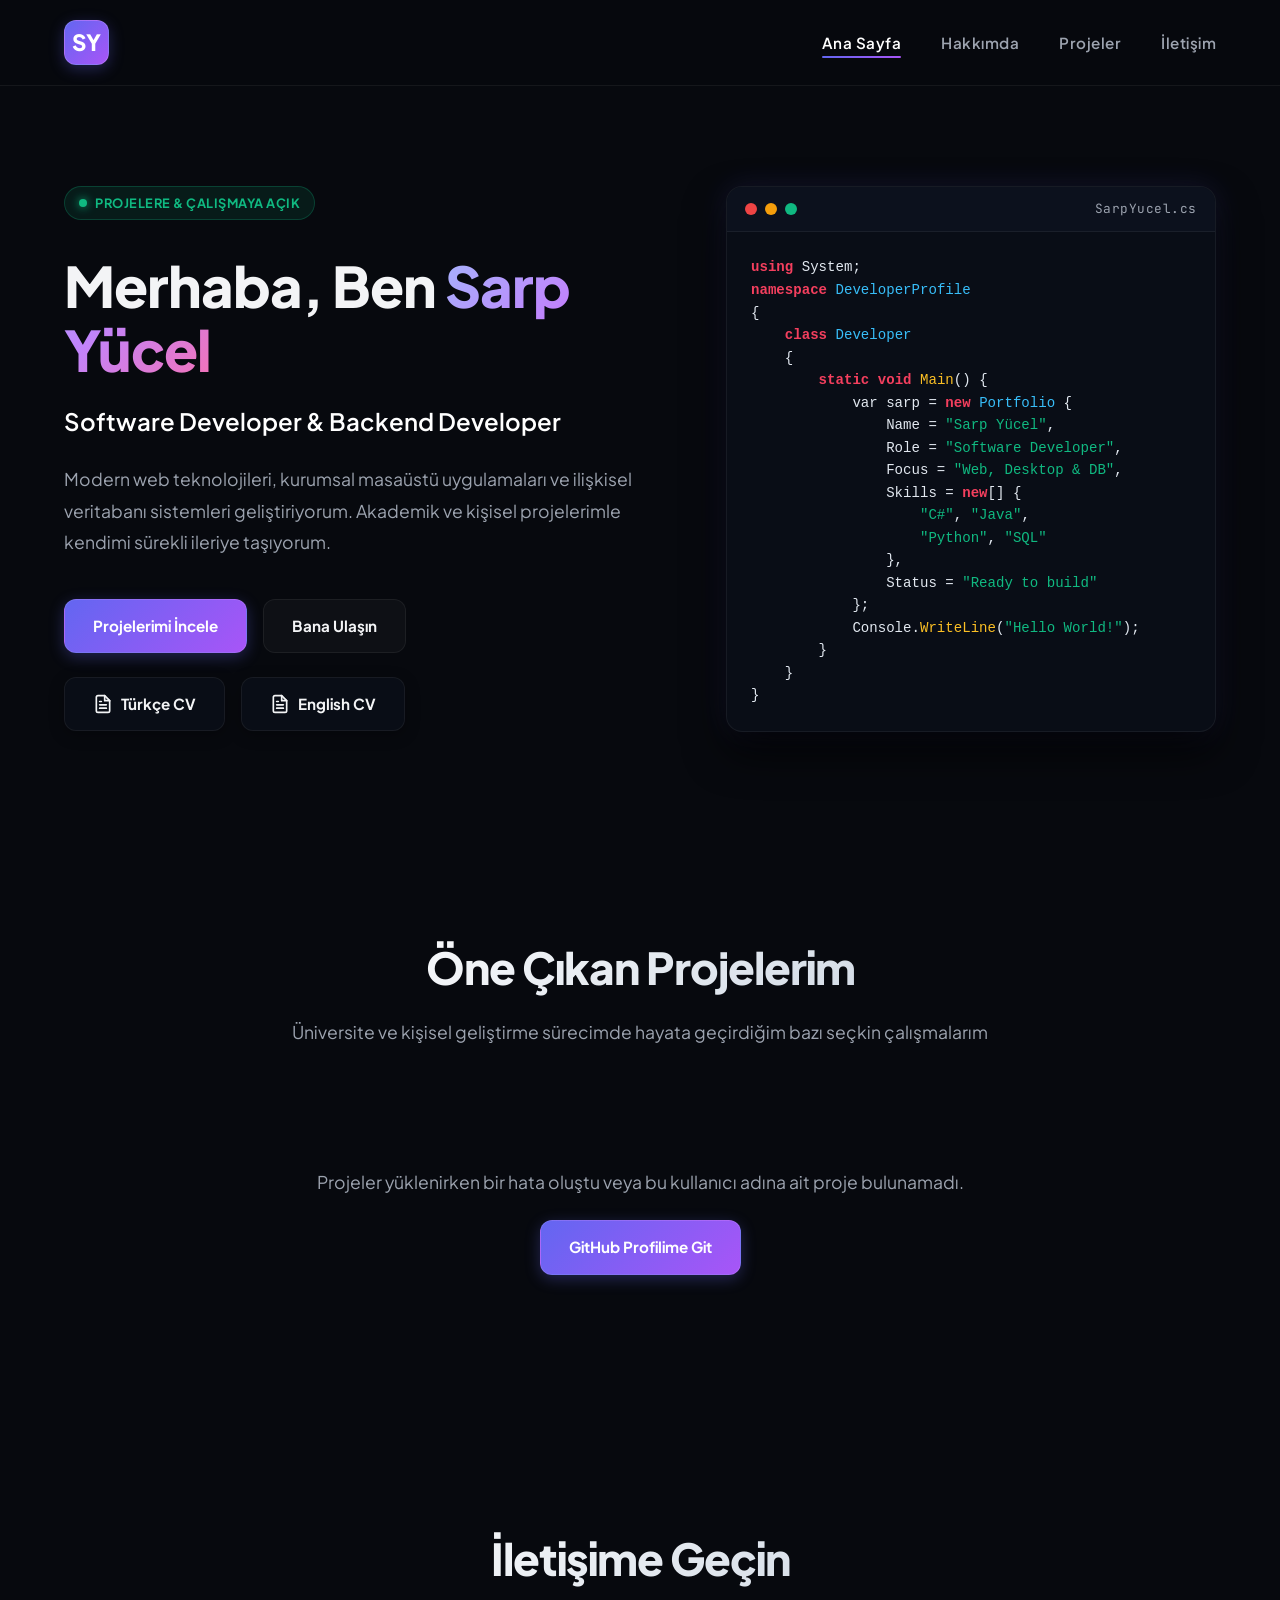
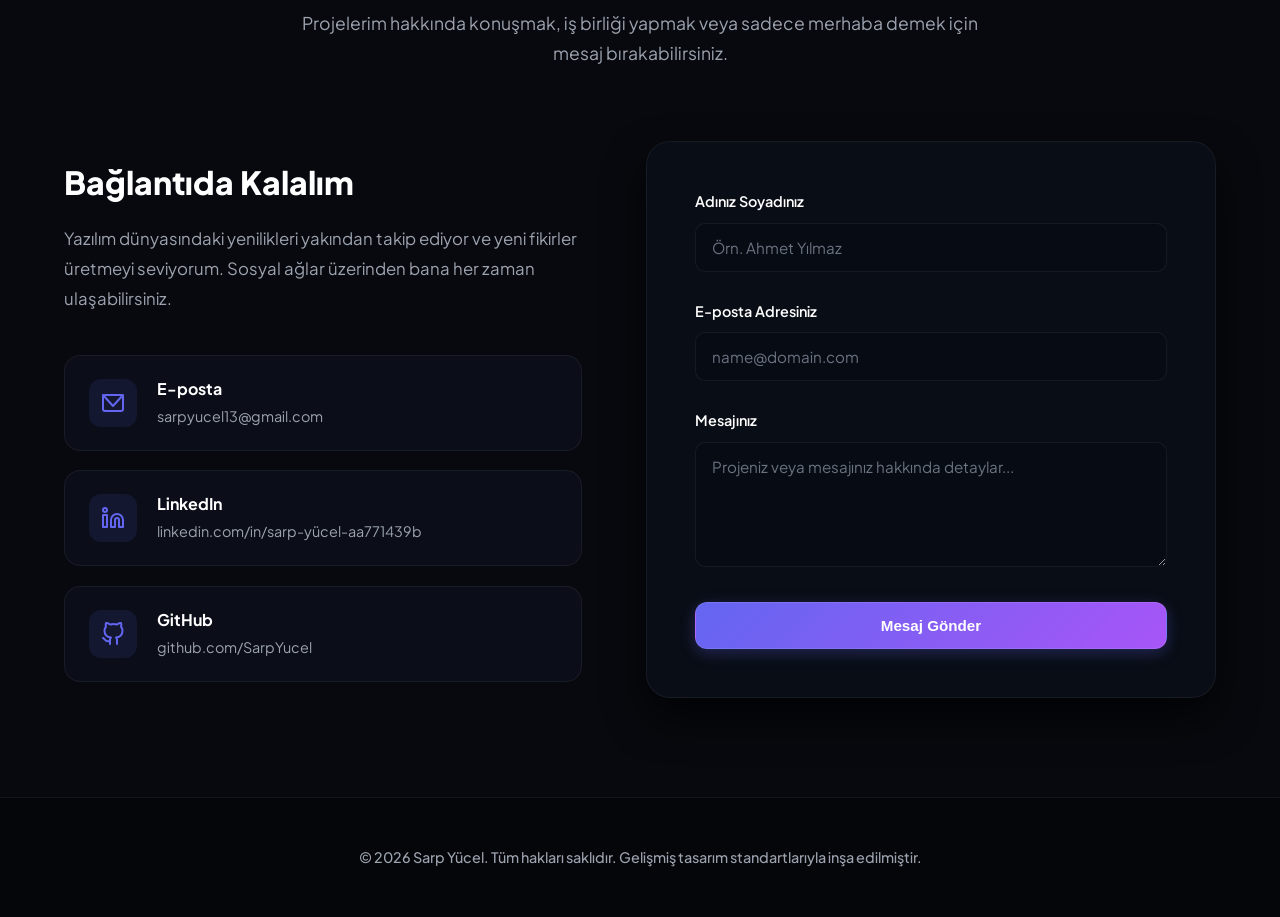
==== commit 5bfb829a: "Web sitesi tasarımı son hali" ====
--- a/index.html
+++ b/index.html
@@ -1,16 +1,21 @@
 <!DOCTYPE html>
 <html lang="tr">
+
 <head>
     <meta charset="UTF-8">
     <meta name="viewport" content="width=device-width, initial-scale=1.0">
-    <title>Sarp Yücel - Yazılım Geliştirici Portfolio</title>
-    <meta name="description" content="Sarp Yücel'in kişisel yazılım portfolyosu. C#, SQL Server, PHP ve modern web teknolojileri üzerine geliştirdiğim projeler.">
+    <title>Sarp Yücel - Yazılım Geliştirici Portfolyo</title>
+    <meta name="description"
+        content="Sarp Yücel'in kişisel yazılım portfolyosu. C#, SQL Server, PHP ve modern web teknolojileri üzerine geliştirdiğim projeler.">
     <!-- Google Fonts -->
     <link rel="preconnect" href="https://fonts.googleapis.com">
     <link rel="preconnect" href="https://fonts.gstatic.com" crossorigin>
-    <link href="https://fonts.googleapis.com/css2?family=Plus+Jakarta+Sans:wght@300;400;500;600;700;800&family=JetBrains+Mono:wght@400;500;600&display=swap" rel="stylesheet">
+    <link
+        href="https://fonts.googleapis.com/css2?family=Plus+Jakarta+Sans:wght@300;400;500;600;700;800&family=JetBrains+Mono:wght@400;500;600&display=swap"
+        rel="stylesheet">
     <link rel="stylesheet" href="style.css">
 </head>
+
 <body>
 
     <!-- Floating Glow Blobs -->
@@ -50,16 +55,41 @@
                     <span>Projelere &amp; Çalışmaya Açık</span>
                 </div>
                 <h1>Merhaba, Ben <span class="gradient-text">Sarp Yücel</span></h1>
-                <p class="hero-subtitle">Geleceğin Full-Stack Yazılım Geliştiricisi &amp; Veritabanı Mimarı</p>
+                <p class="hero-subtitle">Software Developer &amp; Backend Developer </p>
                 <p class="hero-description">
-                    Modern web teknolojileri, kurumsal masaüstü uygulamaları ve 3. Normal Form (3NF) standartlarına uygun ilişkisel veritabanı sistemleri geliştiriyorum. Akademik ve kişisel projelerimle kendimi sürekli ileriye taşıyorum.
+                    Modern web teknolojileri, kurumsal masaüstü uygulamaları ve ilişkisel veritabanı sistemleri
+                    geliştiriyorum. Akademik ve kişisel projelerimle kendimi sürekli ileriye taşıyorum.
                 </p>
                 <div class="hero-buttons">
                     <a href="#projeler" class="btn btn-primary">Projelerimi İncele</a>
                     <a href="#iletisim" class="btn btn-secondary">Bana Ulaşın</a>
                 </div>
-            </div>
-            
+                <div class="cv-buttons">
+                    <a href="Sarp_Yucel_CV_TR_Final.pdf" target="_blank" class="btn btn-cv">
+                        <svg width="20" height="20" viewBox="0 0 24 24" fill="none" stroke="currentColor"
+                            stroke-width="2" stroke-linecap="round" stroke-linejoin="round" style="margin-right: 8px;">
+                            <path d="M14 2H6a2 2 0 0 0-2 2v16a2 2 0 0 0 2 2h12a2 2 0 0 0 2-2V8z"></path>
+                            <polyline points="14 2 14 8 20 8"></polyline>
+                            <line x1="16" y1="13" x2="8" y2="13"></line>
+                            <line x1="16" y1="17" x2="8" y2="17"></line>
+                            <polyline points="10 9 9 9 8 9"></polyline>
+                        </svg>
+                        Türkçe CV
+                    </a>
+                    <a href="Sarp_Yucel_CV_EN_Final.pdf" target="_blank" class="btn btn-cv">
+                        <svg width="20" height="20" viewBox="0 0 24 24" fill="none" stroke="currentColor"
+                            stroke-width="2" stroke-linecap="round" stroke-linejoin="round" style="margin-right: 8px;">
+                            <path d="M14 2H6a2 2 0 0 0-2 2v16a2 2 0 0 0 2 2h12a2 2 0 0 0 2-2V8z"></path>
+                            <polyline points="14 2 14 8 20 8"></polyline>
+                            <line x1="16" y1="13" x2="8" y2="13"></line>
+                            <line x1="16" y1="17" x2="8" y2="17"></line>
+                            <polyline points="10 9 9 9 8 9"></polyline>
+                        </svg>
+                        English CV
+                    </a>
+                </div>
+            </div>
+
             <!-- Sleek Mock IDE Terminal -->
             <div class="hero-visual">
                 <div class="terminal-window">
@@ -81,8 +111,8 @@
                 Role = <span class="t-string">"Software Developer"</span>,
                 Focus = <span class="t-string">"Web, Desktop &amp; DB"</span>,
                 Skills = <span class="t-keyword">new</span>[] {
-                    <span class="t-string">"C#"</span>, <span class="t-string">"SQL Server"</span>, 
-                    <span class="t-string">"PHP"</span>, <span class="t-string">"HTML/CSS/JS"</span>
+                    <span class="t-string">"C#"</span>, <span class="t-string">"Java"</span>, 
+                    <span class="t-string">"Python"</span>, <span class="t-string">"SQL"</span>
                 },
                 Status = <span class="t-string">"Ready to build"</span>
             };
@@ -101,165 +131,15 @@
         <div class="container">
             <div class="section-header">
                 <h2 class="section-title">Öne Çıkan Projelerim</h2>
-                <p class="section-subtitle">Üniversite ve kişisel geliştirme sürecimde hayata geçirdiğim bazı seçkin çalışmalarım</p>
-            </div>
-            
-            <div class="projects-grid">
-                <!-- Project 1: Windows Forms C# & MSSQL -->
-                <article class="project-card">
-                    <div class="project-image">
-                        <!-- Custom SVG Graphic for C# & SQL Desktop App -->
-                        <svg class="project-svg" viewBox="0 0 100 100" fill="none" xmlns="http://www.w3.org/2000/svg">
-                            <defs>
-                                <linearGradient id="svgGrad1" x1="0%" y1="0%" x2="100%" y2="100%">
-                                    <stop offset="0%" stop-color="#4f46e5" />
-                                    <stop offset="100%" stop-color="#a855f7" />
-                                </linearGradient>
-                            </defs>
-                            <rect width="100" height="100" fill="url(#svgGrad1)" opacity="0.15"/>
-                            <rect x="15" y="20" width="70" height="50" rx="4" stroke="url(#svgGrad1)" stroke-width="2" fill="#0f172a" fill-opacity="0.8"/>
-                            <line x1="15" y1="32" x2="85" y2="32" stroke="url(#svgGrad1)" stroke-width="2"/>
-                            <circle cx="21" cy="26" r="2" fill="#ef4444"/>
-                            <circle cx="27" cy="26" r="2" fill="#eab308"/>
-                            <circle cx="33" cy="26" r="2" fill="#22c55e"/>
-                            <path d="M45 42 L55 50 L45 58" stroke="#a855f7" stroke-width="2" stroke-linecap="round" stroke-linejoin="round"/>
-                            <line x1="57" y1="58" x2="65" y2="58" stroke="#a855f7" stroke-width="2" stroke-linecap="round"/>
-                            <rect x="25" y="70" width="50" height="6" rx="2" fill="url(#svgGrad1)"/>
-                            <line x1="40" y1="76" x2="40" y2="82" stroke="url(#svgGrad1)" stroke-width="3"/>
-                            <line x1="60" y1="76" x2="60" y2="82" stroke="url(#svgGrad1)" stroke-width="3"/>
-                            <line x1="30" y1="82" x2="70" y2="82" stroke="url(#svgGrad1)" stroke-width="2"/>
-                        </svg>
-                        <div class="project-tag">Desktop &amp; DB</div>
-                    </div>
-                    <div class="project-content">
-                        <span class="project-date">C# / WinForms / MSSQL</span>
-                        <h3>Windows Forms Yönetim Paneli</h3>
-                        <p>Güvenli kullanıcı giriş paneli ve MSSQL veritabanı entegrasyonu ile geliştirilmiş kurumsal yönetim arayüzü. Regex tabanlı strict girdi doğrulama, dinamik veri gridleri ve hata yönetim mekanizmaları içerir.</p>
-                        <div class="tech-tags">
-                            <span>C#</span>
-                            <span>Windows Forms</span>
-                            <span>MSSQL</span>
-                            <span>ADO.NET</span>
-                        </div>
-                    </div>
-                </article>
-
-                <!-- Project 2: SQL Server Database Schema -->
-                <article class="project-card">
-                    <div class="project-image">
-                        <!-- Custom SVG Graphic for SQL DB Schema -->
-                        <svg class="project-svg" viewBox="0 0 100 100" fill="none" xmlns="http://www.w3.org/2000/svg">
-                            <defs>
-                                <linearGradient id="svgGrad2" x1="0%" y1="0%" x2="100%" y2="100%">
-                                    <stop offset="0%" stop-color="#0ea5e9" />
-                                    <stop offset="100%" stop-color="#2563eb" />
-                                </linearGradient>
-                            </defs>
-                            <rect width="100" height="100" fill="url(#svgGrad2)" opacity="0.15"/>
-                            <!-- Database cylinders -->
-                            <path d="M30 35 C30 29, 70 29, 70 35 C70 41, 30 41, 30 35 Z" fill="#0f172a" stroke="url(#svgGrad2)" stroke-width="2"/>
-                            <path d="M30 35 L30 50 C30 56, 70 56, 70 50 L70 35" fill="#0f172a" fill-opacity="0.8" stroke="url(#svgGrad2)" stroke-width="2"/>
-                            <path d="M30 50 L30 65 C30 71, 70 71, 70 65 L70 50" fill="#0f172a" fill-opacity="0.8" stroke="url(#svgGrad2)" stroke-width="2"/>
-                            <!-- Network nodes/relations -->
-                            <circle cx="20" cy="55" r="4" fill="#0ea5e9"/>
-                            <circle cx="80" cy="45" r="4" fill="#2563eb"/>
-                            <path d="M24 55 H30" stroke="#0ea5e9" stroke-width="2"/>
-                            <path d="M70 45 H76" stroke="#2563eb" stroke-width="2"/>
-                            <!-- Relations lines -->
-                            <line x1="50" y1="42" x2="50" y2="58" stroke="#38bdf8" stroke-dasharray="2 2" stroke-width="1.5"/>
-                        </svg>
-                        <div class="project-tag">Database Architecture</div>
-                    </div>
-                    <div class="project-content">
-                        <span class="project-date">SQL Server / Relational DB</span>
-                        <h3>E-Ticaret 3NF Veritabanı Mimarisi</h3>
-                        <p>3. Normal Form (3NF) standartlarında, 20 ilişkisel tablodan oluşan tam ölçekli SQL veritabanı tasarımı. Stored procedure'ler, işlem bütünlüğünü sağlayan transaction'lar ve yedekleme için AFTER/INSTEAD OF tetikleyiciler (Triggers).</p>
-                        <div class="tech-tags">
-                            <span>SQL Server</span>
-                            <span>3NF Normalization</span>
-                            <span>Triggers</span>
-                            <span>Procedures</span>
-                        </div>
-                    </div>
-                </article>
-
-                <!-- Project 3: PHP Shopping Cart -->
-                <article class="project-card">
-                    <div class="project-image">
-                        <!-- Custom SVG Graphic for PHP Web App -->
-                        <svg class="project-svg" viewBox="0 0 100 100" fill="none" xmlns="http://www.w3.org/2000/svg">
-                            <defs>
-                                <linearGradient id="svgGrad3" x1="0%" y1="0%" x2="100%" y2="100%">
-                                    <stop offset="0%" stop-color="#ec4899" />
-                                    <stop offset="100%" stop-color="#f43f5e" />
-                                </linearGradient>
-                            </defs>
-                            <rect width="100" height="100" fill="url(#svgGrad3)" opacity="0.15"/>
-                            <!-- Web layout -->
-                            <rect x="20" y="20" width="60" height="60" rx="6" stroke="url(#svgGrad3)" stroke-width="2" fill="#0f172a" fill-opacity="0.8"/>
-                            <rect x="25" y="32" width="50" height="12" rx="3" fill="#ec4899" fill-opacity="0.2" stroke="#ec4899" stroke-width="1"/>
-                            <!-- Shopping cart icon inside -->
-                            <circle cx="42" cy="70" r="3" fill="#f43f5e"/>
-                            <circle cx="58" cy="70" r="3" fill="#f43f5e"/>
-                            <path d="M30 48 H36 L42 64 H60 L66 48 H36" stroke="#f43f5e" stroke-width="2" stroke-linecap="round" stroke-linejoin="round"/>
-                            <line x1="25" y1="26" x2="35" y2="26" stroke="#f43f5e" stroke-width="1.5" stroke-linecap="round"/>
-                        </svg>
-                        <div class="project-tag">Web Development</div>
-                    </div>
-                    <div class="project-content">
-                        <span class="project-date">PHP / HTML5 / CSS3</span>
-                        <h3>Dinamik Alışveriş Sepeti Uygulaması</h3>
-                        <p>Kullanıcı giriş kontrolü, form doğrulama ve POST metodu güvenliği ile geliştirilmiş PHP web uygulaması. KDV hesaplama, indirim kuponu algılama ve tip-güvenli sepet tutarı hesaplama algoritması barındırır.</p>
-                        <div class="tech-tags">
-                            <span>PHP</span>
-                            <span>Dynamic Web</span>
-                            <span>Session Management</span>
-                            <span>CSS3</span>
-                        </div>
-                    </div>
-                </article>
-
-                <!-- Project 4: Java Simulation -->
-                <article class="project-card">
-                    <div class="project-image">
-                        <!-- Custom SVG Graphic for Java Race Sim -->
-                        <svg class="project-svg" viewBox="0 0 100 100" fill="none" xmlns="http://www.w3.org/2000/svg">
-                            <defs>
-                                <linearGradient id="svgGrad4" x1="0%" y1="0%" x2="100%" y2="100%">
-                                    <stop offset="0%" stop-color="#10b981" />
-                                    <stop offset="100%" stop-color="#06b6d4" />
-                                </linearGradient>
-                            </defs>
-                            <rect width="100" height="100" fill="url(#svgGrad4)" opacity="0.15"/>
-                            <!-- Console Window -->
-                            <rect x="15" y="25" width="70" height="50" rx="4" stroke="url(#svgGrad4)" stroke-width="2" fill="#0f172a" fill-opacity="0.8"/>
-                            <text x="22" y="42" fill="#10b981" font-family="monospace" font-size="8" font-weight="bold">&gt;_ Java Run</text>
-                            <!-- Track nodes -->
-                            <line x1="25" y1="55" x2="75" y2="55" stroke="#06b6d4" stroke-width="2" stroke-linecap="round"/>
-                            <circle cx="35" cy="55" r="4" fill="#10b981"/>
-                            <circle cx="65" cy="55" r="4" fill="#f59e0b"/>
-                            <!-- Dice icon -->
-                            <rect x="42" y="62" width="16" height="16" rx="3" stroke="url(#svgGrad4)" stroke-width="1.5" fill="#0f172a"/>
-                            <circle cx="47" cy="67" r="1.5" fill="white"/>
-                            <circle cx="53" cy="67" r="1.5" fill="white"/>
-                            <circle cx="50" cy="70" r="1.5" fill="white"/>
-                            <circle cx="47" cy="73" r="1.5" fill="white"/>
-                            <circle cx="53" cy="73" r="1.5" fill="white"/>
-                        </svg>
-                        <div class="project-tag">Object Oriented Programming</div>
-                    </div>
-                    <div class="project-content">
-                        <span class="project-date">Java / Algorithm Design</span>
-                        <h3>Tavşan &amp; Kaplumbağa Yarış Simülasyonu</h3>
-                        <p>Java Nesne Yönelimli Programlama ilkeleriyle geliştirilmiş konsol tabanlı yarış simülasyonu. Standart kütüphaneler yerine, doğrusal eşlikli üreteç (LCG) algoritması kullanan özel rastgele sayı motoru ve 100 adımlık pist takibi.</p>
-                        <div class="tech-tags">
-                            <span>Java OOP</span>
-                            <span>Algorithms</span>
-                            <span>RNG LCG</span>
-                            <span>Console Game</span>
-                        </div>
-                    </div>
-                </article>
+                <p class="section-subtitle">Üniversite ve kişisel geliştirme sürecimde hayata geçirdiğim bazı seçkin
+                    çalışmalarım</p>
+            </div>
+
+            <div id="github-projects-container" class="projects-grid">
+                <div style="text-align: center; grid-column: 1 / -1; padding: 4rem 2rem;">
+                    <div class="pulse-dot" style="display: inline-block; margin-bottom: 1rem;"></div>
+                    <p style="color: var(--text-secondary); font-size: 1.1rem;">GitHub projeleri yükleniyor...</p>
+                </div>
             </div>
         </div>
     </section>
@@ -269,49 +149,69 @@
         <div class="container">
             <div class="section-header">
                 <h2 class="section-title">İletişime Geçin</h2>
-                <p class="section-subtitle">Projelerim hakkında konuşmak, iş birliği yapmak veya sadece merhaba demek için mesaj bırakabilirsiniz.</p>
-            </div>
-            
+                <p class="section-subtitle">Projelerim hakkında konuşmak, iş birliği yapmak veya sadece merhaba demek
+                    için mesaj bırakabilirsiniz.</p>
+            </div>
+
             <div class="contact-content">
                 <div class="contact-info">
                     <h3>Bağlantıda Kalalım</h3>
-                    <p>Yazılım dünyasındaki yenilikleri yakından takip ediyor ve yeni fikirler üretmeyi seviyorum. Sosyal ağlar üzerinden bana her zaman ulaşabilirsiniz.</p>
-                    
+                    <p>Yazılım dünyasındaki yenilikleri yakından takip ediyor ve yeni fikirler üretmeyi seviyorum.
+                        Sosyal ağlar üzerinden bana her zaman ulaşabilirsiniz.</p>
+
                     <div class="contact-details">
                         <a href="mailto:sarpyucel13@gmail.com" class="contact-item">
                             <span class="contact-icon">
-                                <svg width="24" height="24" viewBox="0 0 24 24" fill="none" stroke="currentColor" stroke-width="2" stroke-linecap="round" stroke-linejoin="round"><rect x="2" y="4" width="20" height="16" rx="2"></rect><path d="M22 4l-10 11L2 4"></path></svg>
+                                <svg width="24" height="24" viewBox="0 0 24 24" fill="none" stroke="currentColor"
+                                    stroke-width="2" stroke-linecap="round" stroke-linejoin="round">
+                                    <rect x="2" y="4" width="20" height="16" rx="2"></rect>
+                                    <path d="M22 4l-10 11L2 4"></path>
+                                </svg>
                             </span>
                             <div>
                                 <strong>E-posta</strong>
                                 <p>sarpyucel13@gmail.com</p>
                             </div>
                         </a>
-                        
+
                         <a href="https://linkedin.com/in/sarp-yücel-aa771439b" target="_blank" class="contact-item">
                             <span class="contact-icon">
-                                <svg width="24" height="24" viewBox="0 0 24 24" fill="none" stroke="currentColor" stroke-width="2" stroke-linecap="round" stroke-linejoin="round"><path d="M16 8a6 6 0 0 1 6 6v7h-4v-7a2 2 0 0 0-2-2 2 2 0 0 0-2 2v7h-4v-7a6 6 0 0 1 6-6z"></path><rect x="2" y="9" width="4" height="12"></rect><circle cx="4" cy="4" r="2"></circle></svg>
+                                <svg width="24" height="24" viewBox="0 0 24 24" fill="none" stroke="currentColor"
+                                    stroke-width="2" stroke-linecap="round" stroke-linejoin="round">
+                                    <path
+                                        d="M16 8a6 6 0 0 1 6 6v7h-4v-7a2 2 0 0 0-2-2 2 2 0 0 0-2 2v7h-4v-7a6 6 0 0 1 6-6z">
+                                    </path>
+                                    <rect x="2" y="9" width="4" height="12"></rect>
+                                    <circle cx="4" cy="4" r="2"></circle>
+                                </svg>
                             </span>
                             <div>
                                 <strong>LinkedIn</strong>
                                 <p>linkedin.com/in/sarp-yücel-aa771439b</p>
                             </div>
                         </a>
-                        
-                        <a href="https://twitter.com/sarpyucel" target="_blank" class="contact-item">
+
+
+                        <a href="https://github.com/SarpYucel" target="_blank" class="contact-item">
                             <span class="contact-icon">
-                                <svg width="24" height="24" viewBox="0 0 24 24" fill="none" stroke="currentColor" stroke-width="2" stroke-linecap="round" stroke-linejoin="round"><path d="M23 3a10.9 10.9 0 0 1-3.14 1.53 4.48 4.48 0 0 0-7.86 3v1A10.66 10.66 0 0 1 3 4s-4 9 5 13a11.64 11.64 0 0 1-7 2c9 5 20 0 20-11.5a4.5 4.5 0 0 0-.08-.83A7.72 7.72 0 0 0 23 3z"></path></svg>
+                                <svg width="24" height="24" viewBox="0 0 24 24" fill="none" stroke="currentColor"
+                                    stroke-width="2" stroke-linecap="round" stroke-linejoin="round">
+                                    <path
+                                        d="M9 19c-5 1.5-5-2.5-7-3m14 6v-3.87a3.37 3.37 0 0 0-.94-2.61c3.14-.35 6.44-1.54 6.44-7A5.44 5.44 0 0 0 20 4.77 5.07 5.07 0 0 0 19.91 1S18.73.65 16 2.48a13.38 13.38 0 0 0-7 0C6.27.65 5.09 1 5.09 1A5.07 5.07 0 0 0 5 4.77a5.44 5.44 0 0 0-1.5 3.78c0 5.42 3.3 6.61 6.44 7A3.37 3.37 0 0 0 9 18.13V22">
+                                    </path>
+                                </svg>
                             </span>
                             <div>
-                                <strong>Twitter</strong>
-                                <p>@sarpyucel</p>
+                                <strong>GitHub</strong>
+                                <p>github.com/SarpYucel</p>
                             </div>
                         </a>
                     </div>
                 </div>
-                
+
                 <div class="contact-form-wrapper">
-                    <form class="glass-form" action="#" onsubmit="event.preventDefault(); alert('Mesajınız başarıyla iletildi (Demo)!');">
+                    <form class="glass-form" action="#"
+                        onsubmit="event.preventDefault(); alert('Mesajınız başarıyla iletildi (Demo)!');">
                         <div class="form-group">
                             <label for="name">Adınız Soyadınız</label>
                             <input type="text" id="name" name="name" required placeholder="Örn. Ahmet Yılmaz">
@@ -322,7 +222,8 @@
                         </div>
                         <div class="form-group">
                             <label for="message">Mesajınız</label>
-                            <textarea id="message" name="message" rows="5" required placeholder="Projeniz veya mesajınız hakkında detaylar..."></textarea>
+                            <textarea id="message" name="message" rows="5" required
+                                placeholder="Projeniz veya mesajınız hakkında detaylar..."></textarea>
                         </div>
                         <button type="submit" class="btn btn-primary btn-block">Mesaj Gönder</button>
                     </form>
@@ -338,5 +239,120 @@
         </div>
     </footer>
 
+    <!-- Fetch GitHub Projects Script -->
+    <script>
+        document.addEventListener('DOMContentLoaded', async () => {
+            // LÜTFEN DİKKAT: Eğer GitHub kullanıcı adınız farklıysa aşağıdaki satırı güncelleyin.
+            const GITHUB_USERNAME = 'SarpYucel';
+
+            const container = document.getElementById('github-projects-container');
+
+            try {
+                // GitHub API'den kullanıcı projelerini çekiyoruz (en son güncellenenlere göre sıralı)
+                const response = await fetch(`https://api.github.com/users/${GITHUB_USERNAME}/repos?sort=updated&direction=desc`);
+
+                if (!response.ok) {
+                    throw new Error('Projeler yüklenemedi');
+                }
+
+                const repos = await response.json();
+
+                // Sadece fork olmayan, ana projelerin ilk 6'sını alıyoruz
+                const publicRepos = repos.filter(repo => !repo.fork).slice(0, 6);
+
+                if (publicRepos.length === 0) {
+                    container.innerHTML = `
+                        <div style="grid-column: 1/-1; text-align:center; padding: 3rem;">
+                            <p style="color: var(--text-secondary); margin-bottom: 1.5rem; font-size: 1.1rem;">Şu an gösterilecek açık proje bulunamadı.</p>
+                            <a href="https://github.com/${GITHUB_USERNAME}" target="_blank" class="btn btn-primary">GitHub Profilime Git</a>
+                        </div>
+                    `;
+                    return;
+                }
+
+                container.innerHTML = ''; // Yükleniyor yazısını temizle
+
+                publicRepos.forEach(repo => {
+                    const card = document.createElement('article');
+                    card.className = 'project-card';
+                    card.style.cursor = 'pointer';
+                    card.onclick = () => window.open(repo.html_url, '_blank');
+
+                    const language = repo.language || 'Code';
+                    const description = repo.description || 'Bu proje için henüz bir açıklama eklenmemiş.';
+                    const date = new Date(repo.updated_at).toLocaleDateString('tr-TR', { year: 'numeric', month: 'short' });
+
+                    card.innerHTML = `
+                        <div class="project-content" style="padding: 2.5rem 2rem; display: flex; flex-direction: column; height: 100%;">
+                            <div style="display: flex; justify-content: space-between; align-items: start; margin-bottom: 1rem;">
+                                <div class="project-icon" style="background: rgba(99, 102, 241, 0.1); padding: 12px; border-radius: 12px; color: var(--primary-color);">
+                                    <svg width="24" height="24" viewBox="0 0 24 24" fill="none" stroke="currentColor" stroke-width="2" stroke-linecap="round" stroke-linejoin="round"><path d="M2 12h4l3-9 5 18 3-9h5"/></svg>
+                                </div>
+                                <span class="project-tag" style="position: static; font-size: 0.75rem;">${language}</span>
+                            </div>
+                            <h3 style="font-size: 1.35rem; margin-bottom: 0.75rem; color: #fff;">${repo.name}</h3>
+                            <p style="font-size: 0.95rem; margin-bottom: 1.5rem; color: var(--text-secondary); flex-grow: 1;">${description}</p>
+                            
+                            <div style="display: flex; justify-content: space-between; align-items: center; border-top: 1px solid var(--border-glass); padding-top: 1rem; margin-top: auto;">
+                                <span style="font-size: 0.8rem; color: var(--text-secondary); font-family: var(--font-mono);">Güncelleme: ${date}</span>
+                                <div style="display: flex; gap: 15px; color: var(--text-secondary);">
+                                    <span style="display: flex; align-items: center; gap: 5px; font-size: 0.85rem;">
+                                        <svg width="14" height="14" viewBox="0 0 24 24" fill="none" stroke="currentColor" stroke-width="2"><path d="M12 2l3.09 6.26L22 9.27l-5 4.87 1.18 6.88L12 17.77l-6.18 3.25L7 14.14 2 9.27l6.91-1.01L12 2z"></path></svg>
+                                        ${repo.stargazers_count}
+                                    </span>
+                                    <span style="display: flex; align-items: center; gap: 5px; font-size: 0.85rem;">
+                                        <svg width="14" height="14" viewBox="0 0 24 24" fill="none" stroke="currentColor" stroke-width="2"><circle cx="18" cy="18" r="3"></circle><circle cx="6" cy="6" r="3"></circle><path d="M13 6h3a2 2 0 0 1 2 2v7"></path><line x1="6" y1="9" x2="6" y2="21"></line></svg>
+                                        ${repo.forks_count}
+                                    </span>
+                                </div>
+                            </div>
+                        </div>
+                    `;
+                    container.appendChild(card);
+
+                    // Yeni eklenen karta reveal class'ı ekle ve observe et
+                    if (window.revealObserver) {
+                        card.classList.add('reveal-on-scroll');
+                        window.revealObserver.observe(card);
+                    }
+                });
+
+            } catch (error) {
+                container.innerHTML = `
+                    <div style="grid-column: 1/-1; text-align:center; padding: 3rem;">
+                        <p style="color: var(--text-secondary); margin-bottom: 1.5rem; font-size: 1.1rem;">Projeler yüklenirken bir hata oluştu veya bu kullanıcı adına ait proje bulunamadı.</p>
+                        <a href="https://github.com/${GITHUB_USERNAME}" target="_blank" class="btn btn-primary">GitHub Profilime Git</a>
+                    </div>
+                `;
+                console.error('GitHub API Hatası:', error);
+            }
+
+            // --- 3D Scroll Reveal Animasyonu ---
+            const revealOptions = {
+                threshold: 0.15,
+                rootMargin: "0px 0px -50px 0px"
+            };
+
+            const revealOnScroll = new IntersectionObserver(function (entries, observer) {
+                entries.forEach(entry => {
+                    if (entry.isIntersecting) {
+                        entry.target.classList.add('is-visible');
+                    }
+                });
+            }, revealOptions);
+
+            window.revealObserver = revealOnScroll;
+
+            // Statik elementleri bul ve observe et
+            const revealElements = document.querySelectorAll('.section-header, .contact-item, .glass-form, .hero-content > *, .terminal-window');
+            revealElements.forEach((el, index) => {
+                el.classList.add('reveal-on-scroll');
+                // Hafif bir gecikme ekleyerek sırayla gelmelerini sağlayalım (opsiyonel)
+                el.style.transitionDelay = `${(index % 4) * 0.12}s`;
+                revealOnScroll.observe(el);
+            });
+        });
+    </script>
 </body>
-</html>
+
+</html>
--- a/style.css
+++ b/style.css
@@ -362,6 +362,56 @@
     width: 100%;
 }
 
+.btn {
+    transform-style: preserve-3d;
+}
+
+.btn:active {
+    transform: perspective(1000px) translateY(2px) scale(0.98);
+}
+
+/* CV Buttons */
+.cv-buttons {
+    margin-top: 1.5rem;
+    display: flex;
+    flex-wrap: wrap;
+    gap: 1rem;
+    animation: fadeInUp 1.4s ease;
+}
+
+.btn-cv {
+    background: rgba(13, 18, 30, 0.5);
+    backdrop-filter: blur(10px);
+    -webkit-backdrop-filter: blur(10px);
+    border: 1px solid var(--border-glass);
+    color: var(--text-primary);
+    box-shadow: 0 4px 15px rgba(0,0,0,0.3);
+    position: relative;
+    overflow: hidden;
+    transform-style: preserve-3d;
+}
+
+.btn-cv::before {
+    content: '';
+    position: absolute;
+    top: 0; left: -100%;
+    width: 50%; height: 100%;
+    background: linear-gradient(to right, transparent, rgba(255,255,255,0.1), transparent);
+    transform: skewX(-20deg);
+    transition: 0.5s;
+}
+
+.btn-cv:hover::before {
+    left: 150%;
+}
+
+.btn-cv:hover {
+    background: rgba(20, 27, 45, 0.8);
+    transform: perspective(1000px) translateY(-4px) rotateX(4deg);
+    border-color: rgba(255, 255, 255, 0.3);
+    box-shadow: 0 10px 25px rgba(255, 255, 255, 0.05), var(--shadow-glow);
+}
+
 /* --- Terminal Visual / Visual IDE Mock --- */
 .hero-visual {
     animation: fadeInUp 1.3s ease;
@@ -377,9 +427,9 @@
 }
 
 .terminal-window:hover {
-    transform: translateY(-5px) scale(1.02);
-    box-shadow: var(--shadow-lg), var(--shadow-glow-hover);
-    border-color: rgba(168, 85, 247, 0.25);
+    transform: perspective(1000px) translateY(-8px) rotateX(4deg) rotateY(-4deg) scale(1.02);
+    box-shadow: var(--shadow-lg), -10px 10px 30px rgba(0,0,0,0.5), var(--shadow-glow-hover);
+    border-color: rgba(168, 85, 247, 0.4);
 }
 
 .terminal-header {
@@ -474,10 +524,10 @@
 }
 
 .project-card:hover {
-    transform: translateY(-8px);
+    transform: perspective(1000px) translateY(-10px) rotateX(3deg) rotateY(-3deg);
     background: var(--bg-card-hover);
     border-color: var(--border-glass-hover);
-    box-shadow: var(--shadow-lg), 0 10px 25px rgba(99, 102, 241, 0.15);
+    box-shadow: var(--shadow-lg), -15px 15px 35px rgba(0,0,0,0.4), 0 10px 25px rgba(99, 102, 241, 0.15);
 }
 
 .project-image {
@@ -621,8 +671,8 @@
 .contact-item:hover {
     background: var(--bg-card-hover);
     border-color: var(--border-glass-hover);
-    transform: translateX(5px);
-    box-shadow: var(--shadow-sm), 0 0 20px rgba(99, 102, 241, 0.1);
+    transform: perspective(1000px) translateX(5px) rotateY(-3deg);
+    box-shadow: var(--shadow-sm), 10px 10px 25px rgba(0,0,0,0.3), 0 0 20px rgba(99, 102, 241, 0.1);
 }
 
 .contact-icon {
@@ -727,6 +777,13 @@
     box-shadow: var(--shadow-lg);
     position: sticky;
     top: 120px;
+    transition: var(--transition-smooth);
+}
+
+.profile-card:hover {
+    transform: perspective(1000px) translateY(-5px) rotateX(2deg) rotateY(2deg);
+    box-shadow: var(--shadow-lg), -10px 10px 25px rgba(0,0,0,0.3), var(--shadow-glow);
+    border-color: var(--border-glass-hover);
 }
 
 .profile-avatar-wrapper {
@@ -828,6 +885,13 @@
     border-radius: 24px;
     box-shadow: var(--shadow-lg);
     margin-bottom: 3rem;
+    transition: var(--transition-smooth);
+}
+
+.about-card.glass:hover {
+    transform: perspective(1000px) translateY(-5px) rotateX(1deg) rotateY(-1deg);
+    box-shadow: var(--shadow-lg), -10px 10px 30px rgba(0,0,0,0.3);
+    border-color: var(--border-glass-hover);
 }
 
 .about-card h1 {
@@ -902,9 +966,10 @@
 }
 
 .skills-category-card:hover {
-    border-color: rgba(168, 85, 247, 0.25);
+    border-color: rgba(168, 85, 247, 0.4);
     background: var(--bg-card-hover);
-    transform: translateY(-3px);
+    transform: perspective(1000px) translateY(-5px) rotateX(2deg) rotateY(-2deg);
+    box-shadow: 0 10px 25px rgba(168, 85, 247, 0.15);
 }
 
 .skills-category-card h4 {
@@ -941,8 +1006,8 @@
     background: linear-gradient(135deg, var(--primary-color), var(--secondary-color));
     color: #ffffff !important;
     border-color: rgba(255, 255, 255, 0.15);
-    transform: translateY(-2px);
-    box-shadow: 0 4px 10px rgba(99, 102, 241, 0.2);
+    transform: perspective(1000px) translateY(-3px) scale(1.05) rotateZ(1deg);
+    box-shadow: 0 6px 15px rgba(99, 102, 241, 0.3);
 }
 
 /* --- Footer --- */
@@ -1110,3 +1175,17 @@
         grid-template-columns: 1fr;
     }
 }
+
+/* --- 3D Scroll Reveal Effect --- */
+.reveal-on-scroll {
+    opacity: 0;
+    transform: perspective(1000px) rotateX(10deg) translateY(30px);
+    transition: opacity 0.8s cubic-bezier(0.16, 1, 0.3, 1), 
+                transform 0.8s cubic-bezier(0.16, 1, 0.3, 1);
+    will-change: opacity, transform;
+}
+
+.reveal-on-scroll.is-visible {
+    opacity: 1;
+    transform: perspective(1000px) rotateX(0deg) translateY(0);
+}
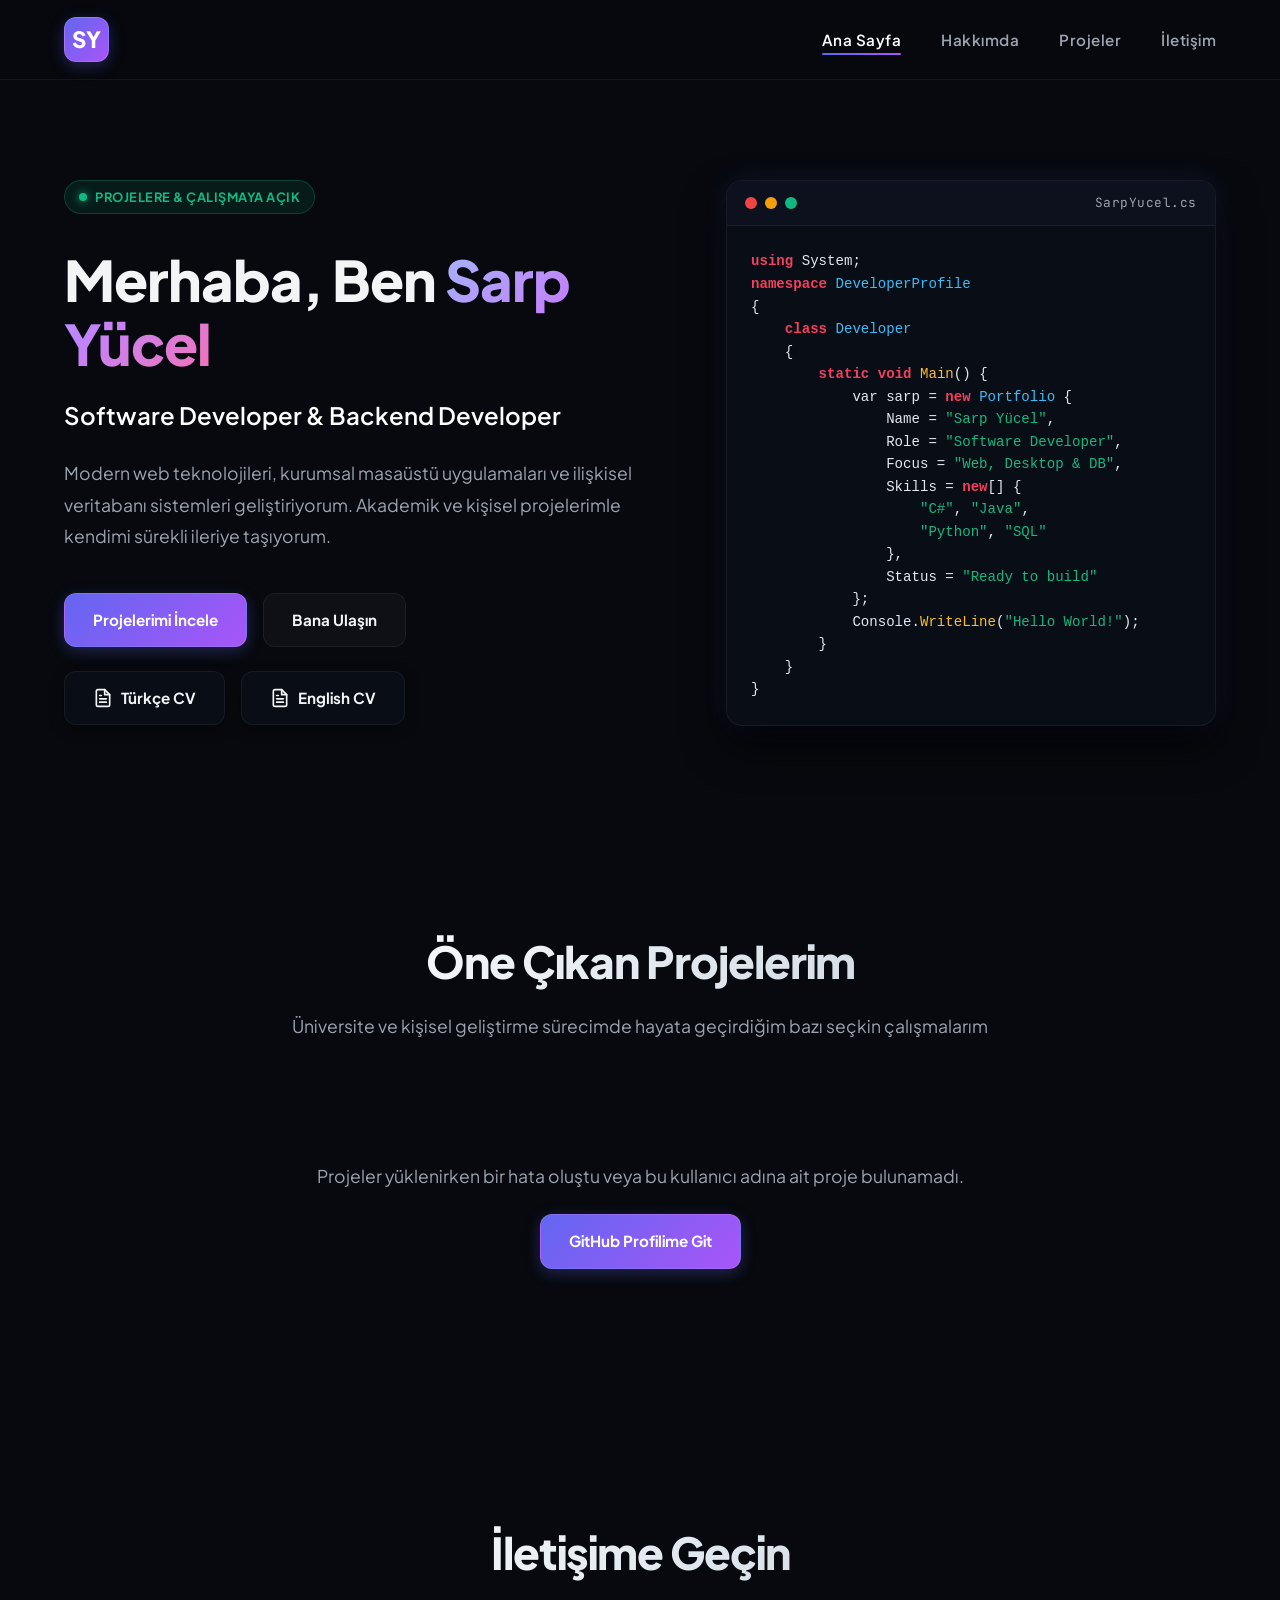
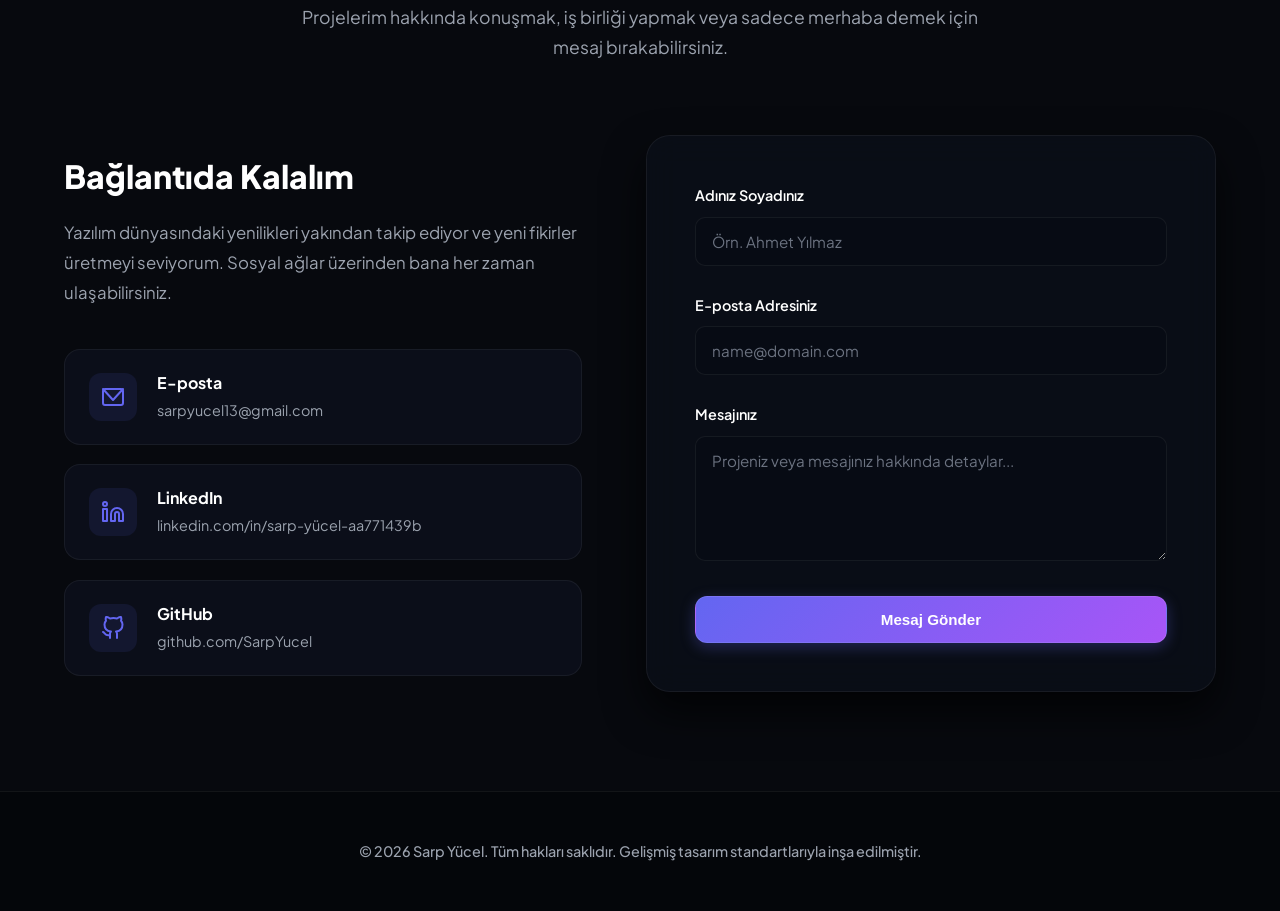
==== commit da43e13d: "Web sitesi kodları yeniden güncellendi" ====
--- a/index.html
+++ b/index.html
@@ -65,7 +65,7 @@
                     <a href="#iletisim" class="btn btn-secondary">Bana Ulaşın</a>
                 </div>
                 <div class="cv-buttons">
-                    <a href="Sarp_Yucel_CV_TR_Final.pdf" target="_blank" class="btn btn-cv">
+                    <a href="Sarp_Yucel_CV_TR_Netlify.pdf" target="_blank" class="btn btn-cv">
                         <svg width="20" height="20" viewBox="0 0 24 24" fill="none" stroke="currentColor"
                             stroke-width="2" stroke-linecap="round" stroke-linejoin="round" style="margin-right: 8px;">
                             <path d="M14 2H6a2 2 0 0 0-2 2v16a2 2 0 0 0 2 2h12a2 2 0 0 0 2-2V8z"></path>
@@ -76,7 +76,7 @@
                         </svg>
                         Türkçe CV
                     </a>
-                    <a href="Sarp_Yucel_CV_EN_Final.pdf" target="_blank" class="btn btn-cv">
+                    <a href="Sarp_Yucel_CV_EN_Netlify.pdf" target="_blank" class="btn btn-cv">
                         <svg width="20" height="20" viewBox="0 0 24 24" fill="none" stroke="currentColor"
                             stroke-width="2" stroke-linecap="round" stroke-linejoin="round" style="margin-right: 8px;">
                             <path d="M14 2H6a2 2 0 0 0-2 2v16a2 2 0 0 0 2 2h12a2 2 0 0 0 2-2V8z"></path>
@@ -242,6 +242,15 @@
     <!-- Fetch GitHub Projects Script -->
     <script>
         document.addEventListener('DOMContentLoaded', async () => {
+            // Mobil menü linklerine tıklandığında menüyü otomatik kapatma
+            const menuToggle = document.getElementById('menu-toggle');
+            const navLinks = document.querySelectorAll('.nav-menu a');
+            navLinks.forEach(link => {
+                link.addEventListener('click', () => {
+                    if (menuToggle) menuToggle.checked = false;
+                });
+            });
+
             // LÜTFEN DİKKAT: Eğer GitHub kullanıcı adınız farklıysa aşağıdaki satırı güncelleyin.
             const GITHUB_USERNAME = 'SarpYucel';
 
@@ -283,7 +292,7 @@
                     const date = new Date(repo.updated_at).toLocaleDateString('tr-TR', { year: 'numeric', month: 'short' });
 
                     card.innerHTML = `
-                        <div class="project-content" style="padding: 2.5rem 2rem; display: flex; flex-direction: column; height: 100%;">
+                        <div class="project-content" style="display: flex; flex-direction: column; height: 100%;">
                             <div style="display: flex; justify-content: space-between; align-items: start; margin-bottom: 1rem;">
                                 <div class="project-icon" style="background: rgba(99, 102, 241, 0.1); padding: 12px; border-radius: 12px; color: var(--primary-color);">
                                     <svg width="24" height="24" viewBox="0 0 24 24" fill="none" stroke="currentColor" stroke-width="2" stroke-linecap="round" stroke-linejoin="round"><path d="M2 12h4l3-9 5 18 3-9h5"/></svg>
--- a/style.css
+++ b/style.css
@@ -43,6 +43,10 @@
     
     /* Animation Speeds */
     --transition-smooth: all 0.4s cubic-bezier(0.16, 1, 0.3, 1);
+
+    /* Navigation Heights */
+    --nav-height: 80px;
+    --nav-height-mobile: 72px;
 }
 
 html {
@@ -132,7 +136,9 @@
     position: sticky;
     top: 0;
     z-index: 1000;
-    padding: 1.25rem 0;
+    height: var(--nav-height);
+    display: flex;
+    align-items: center;
     transition: var(--transition-smooth);
 }
 
@@ -140,6 +146,7 @@
     display: flex;
     justify-content: space-between;
     align-items: center;
+    width: 100%;
 }
 
 .logo {
@@ -508,7 +515,7 @@
 /* --- Projects Grid and Cards --- */
 .projects-grid {
     display: grid;
-    grid-template-columns: repeat(auto-fit, minmax(340px, 1fr));
+    grid-template-columns: repeat(auto-fit, minmax(min(100%, 340px), 1fr));
     gap: 2.25rem;
 }
 
@@ -568,7 +575,7 @@
 }
 
 .project-content {
-    padding: 2rem;
+    padding: 2.5rem 2rem;
     display: flex;
     flex-direction: column;
     flex-grow: 1;
@@ -1059,6 +1066,10 @@
         justify-content: center;
     }
     
+    .cv-buttons {
+        justify-content: center;
+    }
+    
     .hero-visual {
         max-width: 600px;
         margin: 0 auto;
@@ -1077,6 +1088,10 @@
 }
 
 @media (max-width: 768px) {
+    .navbar {
+        height: var(--nav-height-mobile);
+    }
+
     .hamburger {
         display: flex;
     }
@@ -1084,35 +1099,47 @@
     .nav-menu {
         position: fixed;
         left: -100%;
-        top: 79px;
+        top: var(--nav-height-mobile);
         flex-direction: column;
-        background: rgba(7, 9, 14, 0.95);
-        backdrop-filter: blur(20px);
-        -webkit-backdrop-filter: blur(20px);
+        background: rgba(7, 9, 14, 0.98);
+        backdrop-filter: blur(25px);
+        -webkit-backdrop-filter: blur(25px);
         width: 100%;
-        height: calc(100vh - 79px);
+        height: calc(100vh - var(--nav-height-mobile));
         text-align: center;
-        transition: 0.4s ease;
-        padding: 4rem 0;
-        gap: 2rem;
+        transition: left 0.4s cubic-bezier(0.16, 1, 0.3, 1);
+        padding: 3rem 0;
+        gap: 1.5rem;
         z-index: 999;
         border-top: 1px solid var(--border-glass);
     }
 
+    .nav-menu li {
+        width: 100%;
+    }
+
+    .nav-menu a {
+        font-size: 1.25rem;
+        display: inline-block;
+        padding: 12px 24px;
+        width: 100%;
+    }
+
     .menu-toggle:checked ~ .nav-menu {
         left: 0;
     }
 
     .menu-toggle:checked ~ .hamburger span:nth-child(1) {
-        transform: rotate(45deg) translate(6px, 6px);
+        transform: translateY(8.5px) rotate(45deg);
     }
 
     .menu-toggle:checked ~ .hamburger span:nth-child(2) {
         opacity: 0;
+        transform: scale(0);
     }
 
     .menu-toggle:checked ~ .hamburger span:nth-child(3) {
-        transform: rotate(-45deg) translate(6px, -6px);
+        transform: translateY(-8.5px) rotate(-45deg);
     }
     
     .hero {
@@ -1127,8 +1154,17 @@
         font-size: 1.25rem;
     }
 
+    .section-header {
+        margin-bottom: 2.5rem;
+    }
+
     .section-title {
         font-size: 2rem;
+    }
+
+    .projects-grid {
+        grid-template-columns: repeat(auto-fit, minmax(min(100%, 280px), 1fr));
+        gap: 1.5rem;
     }
 
     .contact-content {
@@ -1157,9 +1193,16 @@
     .hero-buttons {
         flex-direction: column;
         gap: 0.75rem;
-    }
-    
-    .btn {
+        width: 100%;
+    }
+
+    .cv-buttons {
+        flex-direction: column;
+        gap: 0.75rem;
+        width: 100%;
+    }
+    
+    .btn, .cv-buttons .btn-cv {
         width: 100%;
     }
 
@@ -1173,6 +1216,80 @@
     
     .skills-grid {
         grid-template-columns: 1fr;
+    }
+}
+
+@media (max-width: 480px) {
+    .hero-content h1 {
+        font-size: 2.1rem;
+    }
+
+    .hero-description {
+        font-size: 1rem;
+        line-height: 1.7;
+    }
+
+    .terminal-body {
+        padding: 16px;
+        font-size: 0.78rem;
+    }
+
+    .terminal-header {
+        padding: 10px 14px;
+    }
+
+    .glass-form {
+        padding: 1.5rem;
+        border-radius: 16px;
+    }
+
+    .about-card.glass {
+        padding: 1.5rem;
+        border-radius: 16px;
+    }
+
+    .profile-card {
+        padding: 2rem 1.25rem;
+        border-radius: 16px;
+    }
+
+    .bio-block {
+        flex-direction: column;
+        gap: 1rem;
+        align-items: flex-start;
+    }
+
+    .bio-icon {
+        width: 40px;
+        height: 40px;
+        border-radius: 10px;
+    }
+
+    .bio-icon svg {
+        width: 20px;
+        height: 20px;
+    }
+
+    .skills-category-card.glass {
+        padding: 1.5rem;
+    }
+
+    .skills-section-wrapper h2 {
+        font-size: 1.6rem;
+    }
+
+    .skill-badge {
+        padding: 6px 12px;
+        font-size: 0.8rem;
+    }
+
+    .project-content {
+        padding: 1.75rem 1.25rem;
+    }
+
+    .contact-item {
+        padding: 1rem;
+        gap: 1rem;
     }
 }
 
@@ -1189,3 +1306,32 @@
     opacity: 1;
     transform: perspective(1000px) rotateX(0deg) translateY(0);
 }
+
+/* --- Restore 3D Hover Effects Overridden by Reveal-on-Scroll --- */
+.terminal-window.is-visible:hover {
+    transform: perspective(1000px) translateY(-8px) rotateX(4deg) rotateY(-4deg) scale(1.02);
+}
+
+.project-card.is-visible:hover {
+    transform: perspective(1000px) translateY(-10px) rotateX(3deg) rotateY(-3deg);
+}
+
+.btn-cv.is-visible:hover {
+    transform: perspective(1000px) translateY(-4px) rotateX(4deg);
+}
+
+.contact-item.is-visible:hover {
+    transform: perspective(1000px) translateX(5px) rotateY(-3deg);
+}
+
+.profile-card.is-visible:hover {
+    transform: perspective(1000px) translateY(-5px) rotateX(2deg) rotateY(2deg);
+}
+
+.about-card.glass.is-visible:hover {
+    transform: perspective(1000px) translateY(-5px) rotateX(1deg) rotateY(-1deg);
+}
+
+.skills-category-card.is-visible:hover {
+    transform: perspective(1000px) translateY(-5px) rotateX(2deg) rotateY(-2deg);
+}
